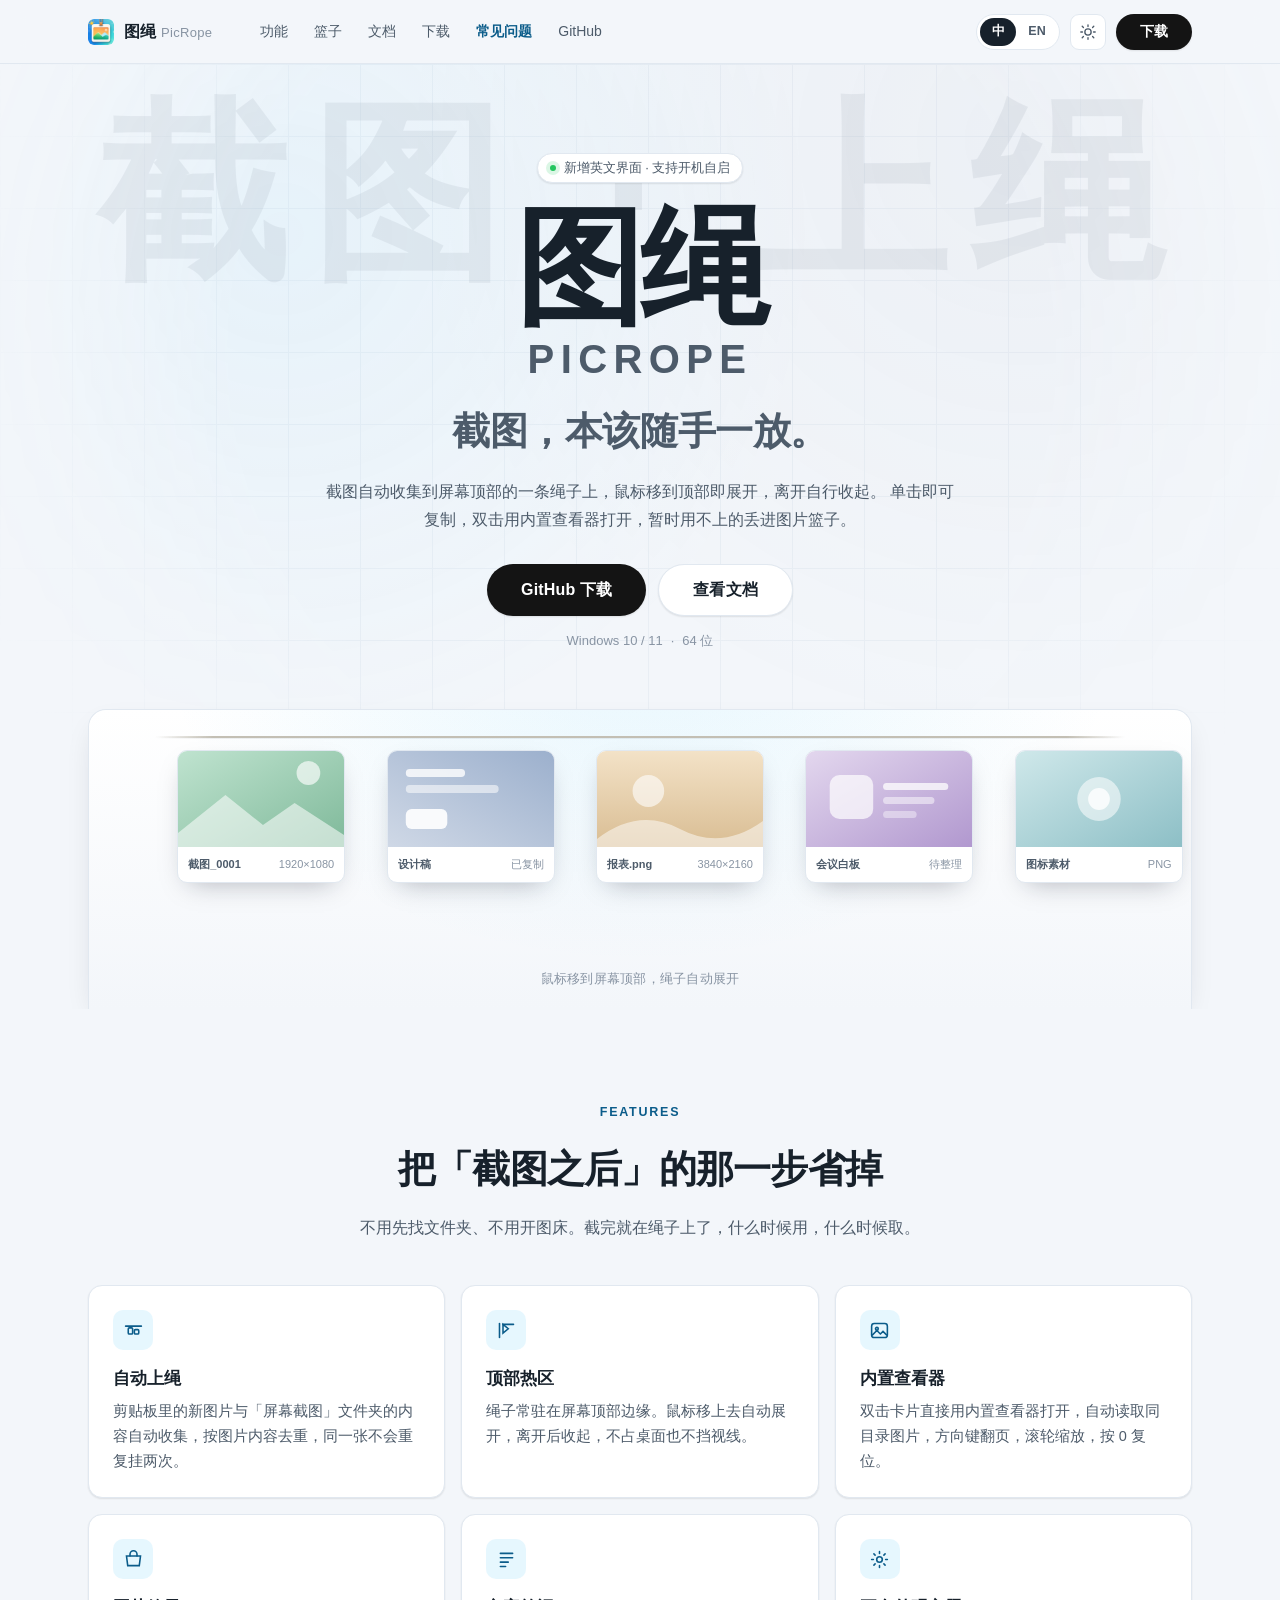
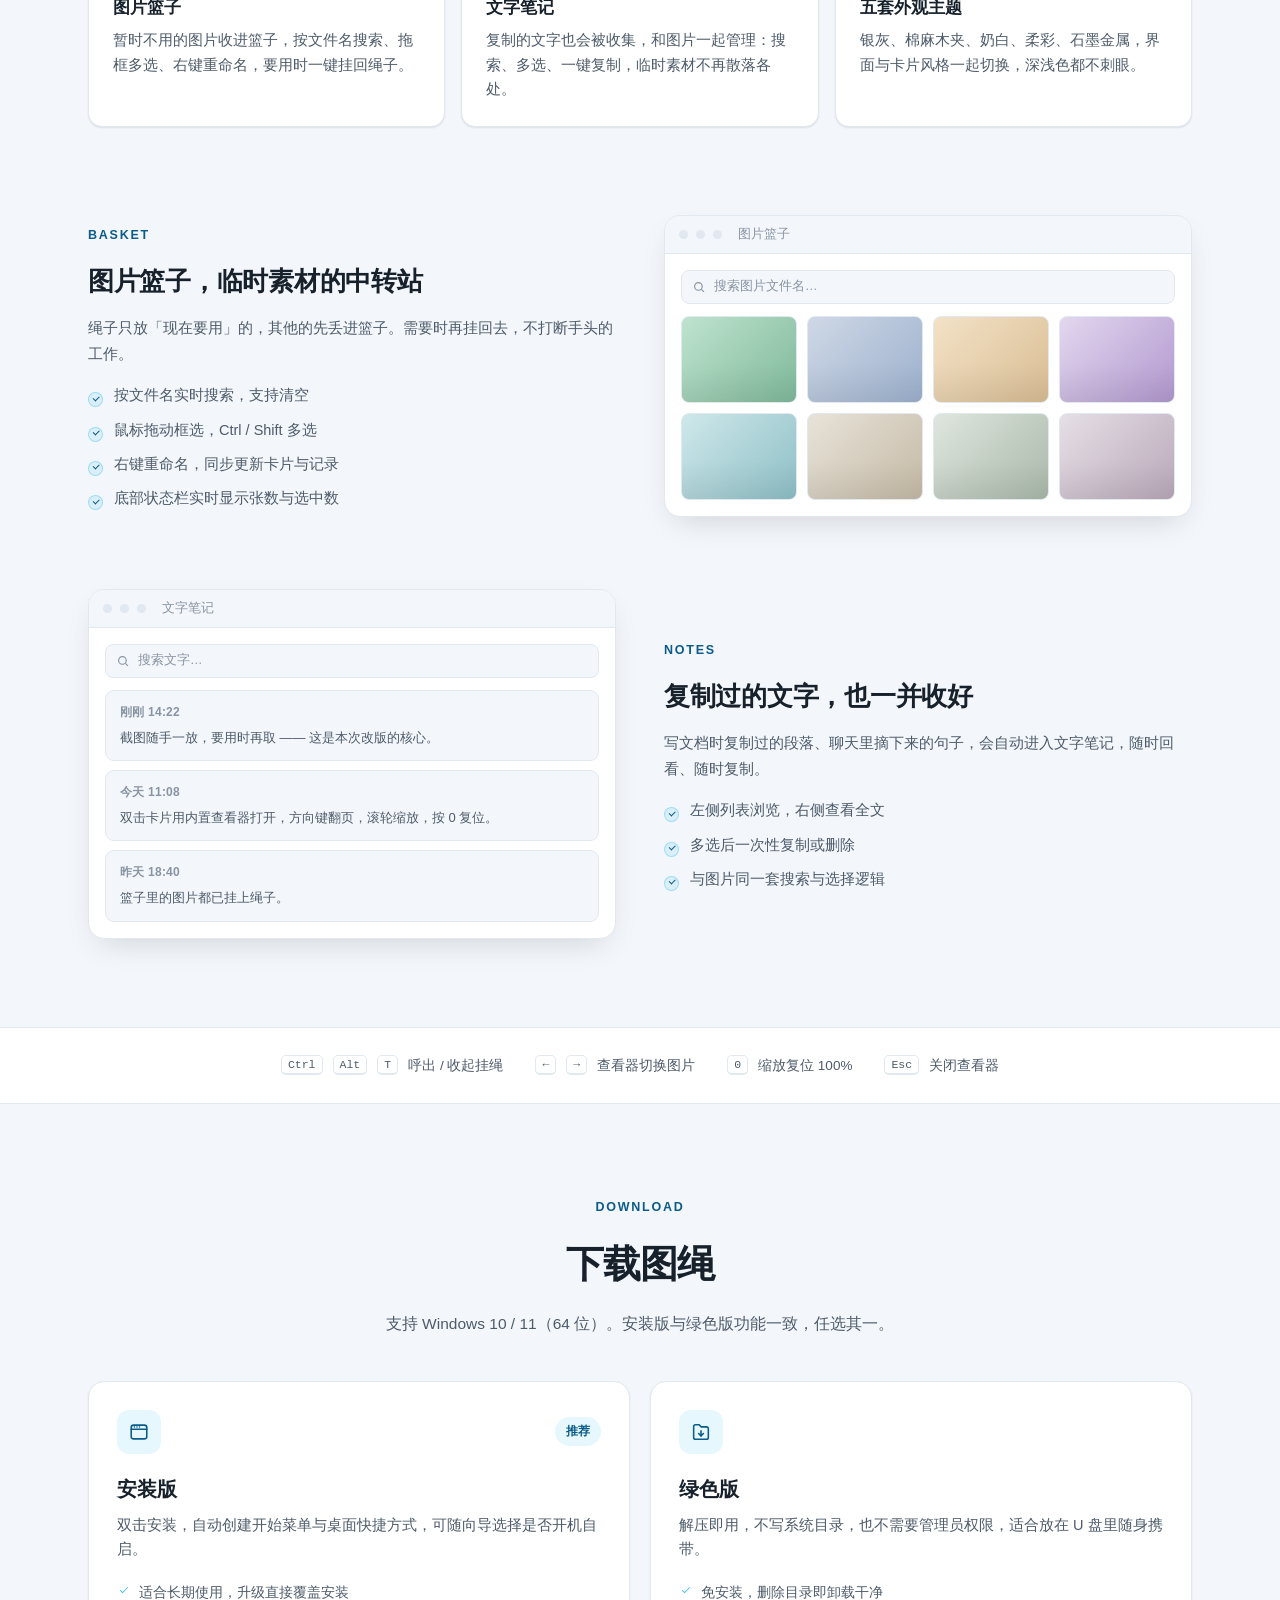
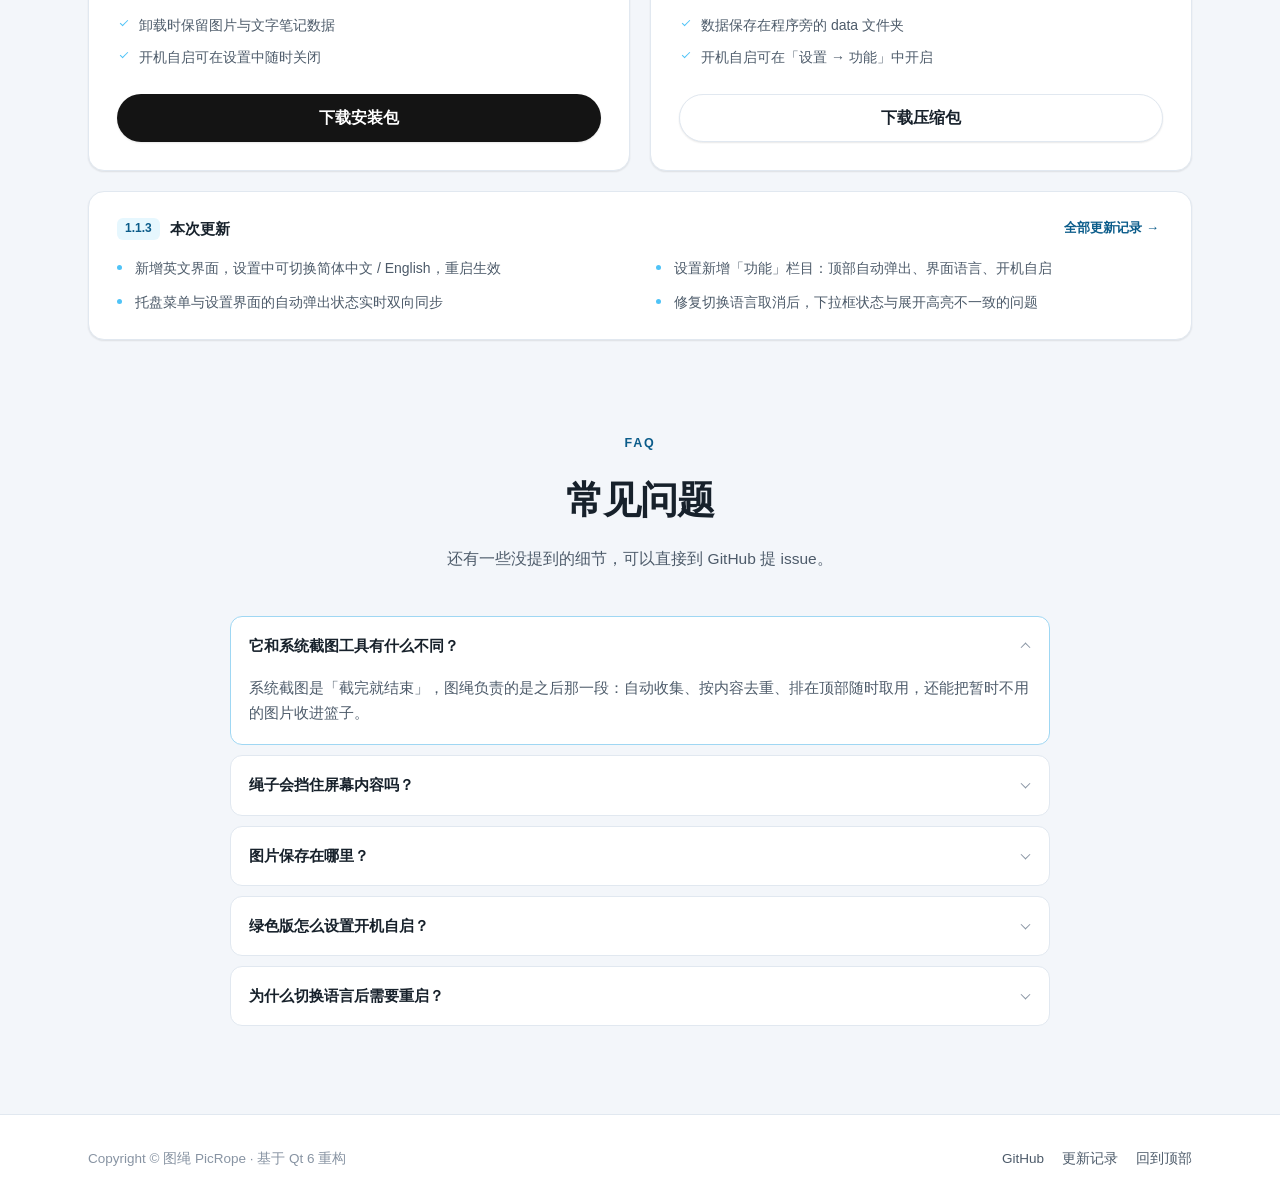
==== docs/index.html @ eb3ba9af "更新了项目网站" ====
<!DOCTYPE html>
<html lang="zh-CN" dir="ltr">
<head>
<meta charset="utf-8">
<meta name="viewport" content="width=device-width,initial-scale=1">
<title>图绳 PicRope · 截图随手一放，要用时再取</title>
<meta name="description" content="图绳 PicRope 是一款 Windows 截图暂存与桌面贴图工具：自动收集截图到屏幕顶部的一条绳子上，鼠标移到顶部即展开，图片篮子、文字笔记、内置查看器一应俱全。">
<meta name="theme-color" content="#f3f6fa">
<link rel="icon" href="./app.ico" type="image/x-icon">
<link rel="apple-touch-icon" href="./app.ico">
<link rel="stylesheet" href="style.css">
</head>
<body>

<!-- ================= 导航 ================= -->
<header class="nav">
  <div class="container">
    <a class="brand" href="#top">
      <img src="./app.ico" alt="图绳 PicRope 图标" width="26" height="26">
      <span>图绳 <small>PicRope</small></span>
    </a>
    <nav class="nav-links">
      <a href="#features" class="active">功能</a>
      <a href="#basket">篮子</a>
      <a href="guide.html">文档</a>
      <a href="#download">下载</a>
      <a href="#faq">常见问题</a>
      <a href="https://github.com/2058763315/qt_PicRope" target="_blank" rel="noreferrer">GitHub</a>
    </nav>
    <div class="nav-right">
      <div class="lang-switch" role="group" aria-label="界面语言">
        <button type="button" data-lang="zh" class="active" aria-pressed="true">中</button>
        <button type="button" data-lang="en" aria-pressed="false">EN</button>
      </div>
      <button class="icon-btn" id="themeBtn" type="button" aria-label="切换外观">
        <svg id="themeIcon" viewBox="0 0 24 24" fill="none" stroke="currentColor" stroke-width="1.8" stroke-linecap="round">
          <circle cx="12" cy="12" r="4.2"/><path d="M12 2.4v2.2M12 19.4v2.2M4.3 4.3l1.6 1.6M18.1 18.1l1.6 1.6M2.4 12h2.2M19.4 12h2.2M4.3 19.7l1.6-1.6M18.1 5.9l1.6-1.6"/>
        </svg>
      </button>
      <a class="btn btn-sm" href="#download">下载</a>
    </div>
  </div>
</header>

<!-- ================= 英雄区 ================= -->
<main id="top">
<div class="hero">
  <div class="hero-watermark" aria-hidden="true">截图 · 上绳</div>
  <div class="container hero-inner">
    <span class="hero-eyebrow"><i></i>新增英文界面 · 支持开机自启</span>
    <h1>图绳<span class="latin">PICROPE</span></h1>
    <p class="tagline">截图，本该随手一放。</p>
    <p class="lede">
      截图自动收集到屏幕顶部的一条绳子上，鼠标移到顶部即展开，离开自行收起。
      单击即可复制，双击用内置查看器打开，暂时用不上的丢进图片篮子。
    </p>
    <div class="hero-actions">
      <a class="btn btn-lg" href="https://github.com/2058763315/qt_PicRope/releases" target="_blank" rel="noreferrer">GitHub 下载</a>
      <a class="btn btn-light btn-lg" href="guide.html">查看文档</a>
    </div>
    <p class="hero-meta">Windows 10 / 11<span>·</span>64 位</p>

    <!-- 绳子演示 -->
    <div class="rope-stage" aria-hidden="true">
      <div class="rope-line"></div>

      <div class="shot">
        <svg class="shot-art" viewBox="0 0 168 96" preserveAspectRatio="none">
          <defs><linearGradient id="g1" x1="0" y1="0" x2="1" y2="1">
            <stop offset="0" stop-color="#bfe3cf"/><stop offset="1" stop-color="#7fb99a"/></linearGradient></defs>
          <rect width="168" height="96" fill="url(#g1)"/>
          <circle cx="132" cy="22" r="12" fill="#fff" opacity=".65"/>
          <path d="M0 82 L48 44 L86 74 L118 52 L168 84 V96 H0 Z" fill="#fff" opacity=".55"/>
        </svg>
        <div class="shot-cap"><b>截图_0001</b><span>1920×1080</span></div>
      </div>

      <div class="shot">
        <svg class="shot-art" viewBox="0 0 168 96" preserveAspectRatio="none">
          <defs><linearGradient id="g2" x1="0" y1="1" x2="1" y2="0">
            <stop offset="0" stop-color="#cfd8e6"/><stop offset="1" stop-color="#9cb0cd"/></linearGradient></defs>
          <rect width="168" height="96" fill="url(#g2)"/>
          <rect x="18" y="18" width="60" height="8" rx="4" fill="#fff" opacity=".8"/>
          <rect x="18" y="34" width="94" height="8" rx="4" fill="#fff" opacity=".55"/>
          <rect x="18" y="58" width="42" height="20" rx="6" fill="#fff" opacity=".9"/>
        </svg>
        <div class="shot-cap"><b>设计稿</b><span>已复制</span></div>
      </div>

      <div class="shot">
        <svg class="shot-art" viewBox="0 0 168 96" preserveAspectRatio="none">
          <defs><linearGradient id="g3" x1="0" y1="0" x2="0" y2="1">
            <stop offset="0" stop-color="#f3e2c7"/><stop offset="1" stop-color="#d9bd93"/></linearGradient></defs>
          <rect width="168" height="96" fill="url(#g3)"/>
          <circle cx="52" cy="40" r="16" fill="#fff" opacity=".6"/>
          <path d="M0 88 Q42 56 84 78 T168 70 V96 H0 Z" fill="#fff" opacity=".5"/>
        </svg>
        <div class="shot-cap"><b>报表.png</b><span>3840×2160</span></div>
      </div>

      <div class="shot">
        <svg class="shot-art" viewBox="0 0 168 96" preserveAspectRatio="none">
          <defs><linearGradient id="g4" x1="0" y1="0" x2="1" y2="1">
            <stop offset="0" stop-color="#e3d7ee"/><stop offset="1" stop-color="#b198cf"/></linearGradient></defs>
          <rect width="168" height="96" fill="url(#g4)"/>
          <rect x="24" y="24" width="44" height="44" rx="10" fill="#fff" opacity=".7"/>
          <rect x="78" y="32" width="66" height="7" rx="3.5" fill="#fff" opacity=".75"/>
          <rect x="78" y="46" width="52" height="7" rx="3.5" fill="#fff" opacity=".5"/>
          <rect x="78" y="60" width="34" height="7" rx="3.5" fill="#fff" opacity=".4"/>
        </svg>
        <div class="shot-cap"><b>会议白板</b><span>待整理</span></div>
      </div>

      <div class="shot">
        <svg class="shot-art" viewBox="0 0 168 96" preserveAspectRatio="none">
          <defs><linearGradient id="g5" x1="0" y1="0" x2="1" y2="1">
            <stop offset="0" stop-color="#cfe8ea"/><stop offset="1" stop-color="#8dbfc6"/></linearGradient></defs>
          <rect width="168" height="96" fill="url(#g5)"/>
          <circle cx="84" cy="48" r="22" fill="#fff" opacity=".55"/>
          <circle cx="84" cy="48" r="11" fill="#fff" opacity=".8"/>
        </svg>
        <div class="shot-cap"><b>图标素材</b><span>PNG</span></div>
      </div>
    </div>
  </div>
</div>

<!-- ================= 功能 ================= -->
<section id="features">
  <div class="container">
    <div class="section-head reveal">
      <span class="eyebrow">Features</span>
      <h2>把「截图之后」的那一步省掉</h2>
      <p>不用先找文件夹、不用开图床。截完就在绳子上了，什么时候用，什么时候取。</p>
    </div>

    <div class="grid">
      <article class="card reveal">
        <div class="icon"><svg viewBox="0 0 24 24" fill="none" stroke="currentColor" stroke-width="1.8" stroke-linecap="round"><path d="M3 7h18"/><rect x="6" y="9" width="5" height="7" rx="1.2"/><rect x="13" y="11" width="5" height="5" rx="1.2"/></svg></div>
        <h3>自动上绳</h3>
        <p>剪贴板里的新图片与「屏幕截图」文件夹的内容自动收集，按图片内容去重，同一张不会重复挂两次。</p>
      </article>

      <article class="card reveal">
        <div class="icon"><svg viewBox="0 0 24 24" fill="none" stroke="currentColor" stroke-width="1.8" stroke-linecap="round"><path d="M4 4v16"/><path d="M8 5h12"/><path d="M8 5l6 5-6 5z"/></svg></div>
        <h3>顶部热区</h3>
        <p>绳子常驻在屏幕顶部边缘。鼠标移上去自动展开，离开后收起，不占桌面也不挡视线。</p>
      </article>

      <article class="card reveal">
        <div class="icon"><svg viewBox="0 0 24 24" fill="none" stroke="currentColor" stroke-width="1.8" stroke-linecap="round"><rect x="3" y="4" width="18" height="16" rx="3"/><circle cx="9" cy="10" r="1.6"/><path d="M4 17l5-5 4 4 3-3 4 4"/></svg></div>
        <h3>内置查看器</h3>
        <p>双击卡片直接用内置查看器打开，自动读取同目录图片，方向键翻页，滚轮缩放，按 0 复位。</p>
      </article>

      <article class="card reveal">
        <div class="icon"><svg viewBox="0 0 24 24" fill="none" stroke="currentColor" stroke-width="1.8" stroke-linecap="round"><path d="M4 8h16l-1.4 11H5.4L4 8z"/><path d="M8 8V6a4 4 0 018 0v2"/></svg></div>
        <h3>图片篮子</h3>
        <p>暂时不用的图片收进篮子，按文件名搜索、拖框多选、右键重命名，要用时一键挂回绳子。</p>
      </article>

      <article class="card reveal">
        <div class="icon"><svg viewBox="0 0 24 24" fill="none" stroke="currentColor" stroke-width="1.8" stroke-linecap="round"><path d="M5 5h14M5 10h14M5 15h9M5 20h6"/></svg></div>
        <h3>文字笔记</h3>
        <p>复制的文字也会被收集，和图片一起管理：搜索、多选、一键复制，临时素材不再散落各处。</p>
      </article>

      <article class="card reveal">
        <div class="icon"><svg viewBox="0 0 24 24" fill="none" stroke="currentColor" stroke-width="1.8" stroke-linecap="round"><circle cx="12" cy="12" r="3.2"/><path d="M12 3v2M12 19v2M3 12h2M19 12h2M5.6 5.6l1.4 1.4M17 17l1.4 1.4M18.4 5.6L17 7M7 17l-1.4 1.4"/></svg></div>
        <h3>五套外观主题</h3>
        <p>银灰、棉麻木夹、奶白、柔彩、石墨金属，界面与卡片风格一起切换，深浅色都不刺眼。</p>
      </article>
    </div>
  </div>
</section>

<!-- ================= 篮子展示 ================= -->
<section id="basket" style="padding-top:0">
  <div class="container">

    <div class="showcase reveal">
      <div class="copy">
        <span class="eyebrow">Basket</span>
        <h3>图片篮子，临时素材的中转站</h3>
        <p>绳子只放「现在要用」的，其他的先丢进篮子。需要时再挂回去，不打断手头的工作。</p>
        <ul class="tick">
          <li>按文件名实时搜索，支持清空</li>
          <li>鼠标拖动框选，Ctrl / Shift 多选</li>
          <li>右键重命名，同步更新卡片与记录</li>
          <li>底部状态栏实时显示张数与选中数</li>
        </ul>
      </div>
      <div class="panel">
        <div class="panel-bar"><span class="dot"></span><span class="dot"></span><span class="dot"></span><span style="margin-left:8px">图片篮子</span></div>
        <div class="panel-body">
          <div class="search-row">
            <svg viewBox="0 0 24 24" fill="none" stroke="currentColor" stroke-width="2"><circle cx="11" cy="11" r="6.5"/><path d="M16 16l4.5 4.5"/></svg>
            搜索图片文件名…
          </div>
          <div class="thumb-grid">
            <div class="thumb" style="background:linear-gradient(135deg,#bfe3cf,#7fb99a)"></div>
            <div class="thumb" style="background:linear-gradient(135deg,#cfd8e6,#9cb0cd)"></div>
            <div class="thumb" style="background:linear-gradient(135deg,#f3e2c7,#d9bd93)"></div>
            <div class="thumb" style="background:linear-gradient(135deg,#e3d7ee,#b198cf)"></div>
            <div class="thumb" style="background:linear-gradient(135deg,#cfe8ea,#8dbfc6)"></div>
            <div class="thumb" style="background:linear-gradient(135deg,#e8e3d9,#c4b9a5)"></div>
            <div class="thumb" style="background:linear-gradient(135deg,#dfe6df,#a9b8a9)"></div>
            <div class="thumb" style="background:linear-gradient(135deg,#e6dfe6,#b9a8b9)"></div>
          </div>
        </div>
      </div>
    </div>

    <div class="showcase rev reveal">
      <div class="copy">
        <span class="eyebrow">Notes</span>
        <h3>复制过的文字，也一并收好</h3>
        <p>写文档时复制过的段落、聊天里摘下来的句子，会自动进入文字笔记，随时回看、随时复制。</p>
        <ul class="tick">
          <li>左侧列表浏览，右侧查看全文</li>
          <li>多选后一次性复制或删除</li>
          <li>与图片同一套搜索与选择逻辑</li>
        </ul>
      </div>
      <div class="panel">
        <div class="panel-bar"><span class="dot"></span><span class="dot"></span><span class="dot"></span><span style="margin-left:8px">文字笔记</span></div>
        <div class="panel-body">
          <div class="search-row">
            <svg viewBox="0 0 24 24" fill="none" stroke="currentColor" stroke-width="2"><circle cx="11" cy="11" r="6.5"/><path d="M16 16l4.5 4.5"/></svg>
            搜索文字…
          </div>
          <div class="note"><b>刚刚 14:22</b>截图随手一放，要用时再取 —— 这是本次改版的核心。</div>
          <div class="note"><b>今天 11:08</b>双击卡片用内置查看器打开，方向键翻页，滚轮缩放，按 0 复位。</div>
          <div class="note"><b>昨天 18:40</b>篮子里的图片都已挂上绳子。</div>
        </div>
      </div>
    </div>

  </div>
</section>

<!-- ================= 快捷键 ================= -->
<div class="strip">
  <div class="container">
    <div class="item"><span class="kbd">Ctrl</span><span class="kbd">Alt</span><span class="kbd">T</span><span>呼出 / 收起挂绳</span></div>
    <div class="item"><span class="kbd">←</span><span class="kbd">→</span><span>查看器切换图片</span></div>
    <div class="item"><span class="kbd">0</span><span>缩放复位 100%</span></div>
    <div class="item"><span class="kbd">Esc</span><span>关闭查看器</span></div>
  </div>
</div>

<!-- ================= 下载 ================= -->
<section id="download">
  <div class="container">
    <div class="section-head reveal">
      <span class="eyebrow">Download</span>
      <h2>下载图绳</h2>
      <p>支持 Windows 10 / 11（64 位）。安装版与绿色版功能一致，任选其一。</p>
    </div>

    <div class="dl-grid reveal">
      <article class="dl-card">
        <div class="dl-head">
          <span class="dl-glyph" aria-hidden="true">
            <svg viewBox="0 0 24 24" fill="none" stroke="currentColor" stroke-width="1.7" stroke-linecap="round" stroke-linejoin="round">
              <rect x="3.5" y="4.5" width="17" height="15" rx="2.6"/><path d="M3.5 9h17M7 6.6h.01M9.8 6.6h.01M12.6 6.6h.01"/>
            </svg>
          </span>
          <span class="dl-tag">推荐</span>
        </div>
        <h3>安装版</h3>
        <p class="dl-desc">双击安装，自动创建开始菜单与桌面快捷方式，可随向导选择是否开机自启。</p>
        <ul class="dl-list">
          <li>适合长期使用，升级直接覆盖安装</li>
          <li>卸载时保留图片与文字笔记数据</li>
          <li>开机自启可在设置中随时关闭</li>
        </ul>
        <a class="btn dl-btn" href="https://github.com/2058763315/qt_PicRope/releases/latest" data-asset="setup">下载安装包</a>
      </article>

      <article class="dl-card">
        <div class="dl-head">
          <span class="dl-glyph" aria-hidden="true">
            <svg viewBox="0 0 24 24" fill="none" stroke="currentColor" stroke-width="1.7" stroke-linecap="round" stroke-linejoin="round">
              <path d="M4 7.5V6a2 2 0 012-2h4l2 2.4h6a2 2 0 012 2V18a2 2 0 01-2 2H6a2 2 0 01-2-2z"/><path d="M12 10.6v6M9.4 13.6L12 16.2l2.6-2.6"/>
            </svg>
          </span>
        </div>
        <h3>绿色版</h3>
        <p class="dl-desc">解压即用，不写系统目录，也不需要管理员权限，适合放在 U 盘里随身携带。</p>
        <ul class="dl-list">
          <li>免安装，删除目录即卸载干净</li>
          <li>数据保存在程序旁的 data 文件夹</li>
          <li>开机自启可在「设置 → 功能」中开启</li>
        </ul>
        <a class="btn btn-light dl-btn" href="https://github.com/2058763315/qt_PicRope/releases/latest" data-asset="zip">下载压缩包</a>
      </article>
    </div>

    <div class="dl-log reveal">
      <div class="dl-log-head">
        <span class="ver">1.1.3</span>
        <h4>本次更新</h4>
        <a class="link-btn log-more" href="https://github.com/2058763315/qt_PicRope/releases" target="_blank" rel="noreferrer">全部更新记录 →</a>
      </div>
      <ul>
        <li>新增英文界面，设置中可切换简体中文 / English，重启生效</li>
        <li>设置新增「功能」栏目：顶部自动弹出、界面语言、开机自启</li>
        <li>托盘菜单与设置界面的自动弹出状态实时双向同步</li>
        <li>修复切换语言取消后，下拉框状态与展开高亮不一致的问题</li>
      </ul>
    </div>
  </div>
</section>

<!-- ================= FAQ ================= -->
<section id="faq" style="padding-top:0">
  <div class="container">
    <div class="section-head reveal">
      <span class="eyebrow">FAQ</span>
      <h2>常见问题</h2>
      <p>还有一些没提到的细节，可以直接到 GitHub 提 issue。</p>
    </div>

    <div class="faq reveal">
      <details open>
        <summary>它和系统截图工具有什么不同？</summary>
        <p>系统截图是「截完就结束」，图绳负责的是之后那一段：自动收集、按内容去重、排在顶部随时取用，还能把暂时不用的图片收进篮子。</p>
      </details>
      <details>
        <summary>绳子会挡住屏幕内容吗？</summary>
        <p>不会。绳子贴在屏幕顶部边缘，平时隐藏，鼠标移到顶部才展开，离开就收起。也可以在托盘菜单里临时关掉自动弹出。</p>
      </details>
      <details>
        <summary>图片保存在哪里？</summary>
        <p>保存在程序目录下的 data 文件夹中，升级与卸载都会保留。取下图片时可选择保留原文件。</p>
      </details>
      <details>
        <summary>绿色版怎么设置开机自启？</summary>
        <p>打开「设置 → 功能」，勾选「开机时自动启动图绳」即可。它与安装包写入的是同一个注册表项，因此安装版在向导里勾选的自启，也能在这里关闭。</p>
      </details>
      <details>
        <summary>为什么切换语言后需要重启？</summary>
        <p>当前版本采用重启生效的方式加载翻译文件，切换时会询问是否立即重启，选「否」则保持原语言不变。</p>
      </details>
    </div>
  </div>
</section>
</main>

<!-- ================= 页脚 ================= -->
<footer>
  <div class="container">
    <div class="left">Copyright © 图绳 PicRope · 基于 Qt 6 重构</div>
    <div class="links">
      <a href="https://github.com/2058763315/qt_PicRope" target="_blank" rel="noreferrer">GitHub</a>
      <a href="https://github.com/2058763315/qt_PicRope/releases" target="_blank" rel="noreferrer">更新记录</a>
      <a href="#top">回到顶部</a>
    </div>
  </div>
</footer>

<script src="site.js"></script>
<script src="i18n.js"></script>
</body>
</html>
---- docs/style.css ----
/* =====================================================================
   图绳 PicRope 官网样式
   配色取自软件图标（天蓝 + 暖沙），排版参考 folia 站点
   ===================================================================== */

/* ============ 设计变量 ============ */
:root{
  --c-bg:#f3f6fa;
  --c-bg-alt:#dde5ee;
  --c-surface:#ffffff;
  --c-border:#e1e8f0;
  --c-text-1:#17212b;
  --c-text-2:#4d5b6a;
  --c-text-3:#8894a3;
  --c-brand-1:#0e6fa6;
  --c-brand-2:#0b5c8a;
  --c-brand-3:#4fc3f7;
  --c-brand-soft:rgba(79,195,247,.14);
  --c-accent:#e0913a;
  --c-code-bg:#eef2f8;
  --c-btn-bg:#141414;
  --c-btn-bg-hover:#000000;
  --c-btn-fg:#ffffff;
  --shadow-1:0 1px 2px rgba(0,0,0,.04),0 1px 2px rgba(0,0,0,.06);
  --shadow-2:0 12px 32px -12px rgba(16,24,40,.18);
  --radius:14px;
  --nav-h:64px;
  --font:"Avenir Next","Segoe UI","PingFang SC","Hiragino Sans GB","Microsoft YaHei",sans-serif;
  --font-mono:"SFMono-Regular",Consolas,"Liberation Mono",Menlo,monospace;
}
html.dark{
  --c-bg:#07090b;
  --c-bg-alt:#0e1114;
  --c-surface:#10151a;
  --c-border:#232c35;
  --c-text-1:#f2f6fa;
  --c-text-2:#aebbc8;
  --c-text-3:#76838f;
  --c-brand-1:#ffffff;
  --c-brand-2:#e3eaf1;
  --c-brand-3:#4fc3f7;
  --c-brand-soft:rgba(79,195,247,.16);
  --c-accent:#e0a45c;
  --c-code-bg:#151b21;
  --c-btn-bg:#f5f7fb;
  --c-btn-bg-hover:#ffffff;
  --c-btn-fg:#0b0b0d;
  --shadow-1:0 1px 2px rgba(0,0,0,.4);
  --shadow-2:0 16px 40px -16px rgba(0,0,0,.8);
}

/* ============ 基础 ============ */
*,*::before,*::after{box-sizing:border-box}
html{scroll-behavior:smooth}
body{
  margin:0;background:var(--c-bg);color:var(--c-text-1);font-family:var(--font);
  font-size:16px;line-height:1.75;-webkit-font-smoothing:antialiased;
  transition:background-color .25s ease,color .25s ease;
}
a{color:inherit;text-decoration:none}
img{max-width:100%}
.container{width:100%;max-width:1152px;margin:0 auto;padding:0 24px}

/* ============ 顶部导航 ============ */
.nav{
  position:sticky;top:0;z-index:50;height:var(--nav-h);
  background:color-mix(in srgb,var(--c-bg) 88%,transparent);
  backdrop-filter:saturate(180%) blur(12px);
  border-bottom:1px solid var(--c-border);
}
.nav .container{height:100%;display:flex;align-items:center;gap:8px}
.brand{display:flex;align-items:center;gap:10px;font-weight:600;font-size:16px;letter-spacing:.2px;flex:0 0 auto}
.brand svg,.brand img{width:26px;height:26px;flex:0 0 auto;display:block;border-radius:6px}
.brand small{color:var(--c-text-3);font-weight:500;font-size:13px;letter-spacing:.3px}
.nav-links{display:flex;align-items:center;gap:2px;margin-left:28px}
.nav-links a{
  padding:6px 12px;border-radius:8px;font-size:14px;color:var(--c-text-2);
  transition:color .2s,background-color .2s;
}
.nav-links a:hover{color:var(--c-text-1);background:var(--c-brand-soft)}
.nav-links a.active{color:var(--c-brand-2);font-weight:600}
html.dark .nav-links a.active{color:var(--c-brand-3)}
.nav-right{margin-left:auto;display:flex;align-items:center;gap:10px}
.icon-btn{
  width:36px;height:36px;display:grid;place-items:center;border-radius:9px;
  border:1px solid var(--c-border);background:var(--c-surface);color:var(--c-text-2);
  cursor:pointer;transition:all .2s;
}
.icon-btn:hover{color:var(--c-brand-1);border-color:var(--c-brand-3);transform:translateY(-1px)}
.icon-btn svg{width:18px;height:18px}
.lang-switch{
  display:flex;align-items:center;gap:2px;height:36px;padding:3px;
  border-radius:999px;border:1px solid var(--c-border);background:var(--c-surface);
}
.lang-switch button{
  height:28px;min-width:36px;padding:0 10px;border:0;border-radius:999px;
  background:transparent;font:inherit;font-size:12.5px;font-weight:700;
  color:var(--c-text-2);cursor:pointer;transition:background .2s,color .2s;
}
.lang-switch button:hover{color:var(--c-text-1)}
.lang-switch button.active{background:var(--c-text-1);color:var(--c-surface)}
html[lang="en"] .latin,
html[lang="en"] .hero h1 .latin{display:none}
html[lang="en"] .brand small{display:none}

/* ============ 按钮：黑色胶囊 + 文字链接 ============ */
.btn{
  display:inline-flex;align-items:center;justify-content:center;gap:8px;
  height:48px;padding:0 30px;border:0;border-radius:999px;
  background:var(--c-btn-bg);color:var(--c-btn-fg);
  font-family:inherit;font-size:15.5px;font-weight:700;letter-spacing:.01em;
  cursor:pointer;white-space:nowrap;box-shadow:var(--shadow-1);
  transition:transform .18s ease,box-shadow .18s ease,background-color .18s;
}
.btn:hover{transform:translateY(-1px);background:var(--c-btn-bg-hover);box-shadow:0 12px 26px -12px rgba(0,0,0,.5)}
.btn:active{transform:translateY(0)}
.btn svg{width:16px;height:16px}
.btn-sm{height:36px;padding:0 24px;font-size:13.5px}
.btn-lg{height:52px;padding:0 34px;font-size:16px}

/* 白底胶囊：次级动作 */
.btn-light{
  background:var(--c-surface);color:var(--c-text-1);
  border:1px solid var(--c-border);box-shadow:var(--shadow-1);
}
.btn-light:hover{
  background:var(--c-surface);color:var(--c-brand-2);
  border-color:var(--c-brand-3);box-shadow:var(--shadow-2);
}
html.dark .btn-light:hover{color:var(--c-brand-3)}

/* 次级动作：纯文字，无边框 */
.link-btn{
  display:inline-flex;align-items:center;gap:6px;height:44px;padding:0 4px;
  font-size:15.5px;font-weight:700;color:var(--c-text-1);
  transition:opacity .2s;
}
.link-btn:hover{opacity:.55}

/* ============ 英雄区：大字排版 + 背景水印字 ============ */
.hero{position:relative;overflow:hidden;padding:88px 0 0;text-align:center}
.hero::before{
  content:"";position:absolute;inset:0;z-index:0;pointer-events:none;
  background-image:
    radial-gradient(circle at 22% 18%,var(--c-brand-soft),transparent 42%),
    radial-gradient(circle at 80% 8%,rgba(120,140,170,.10),transparent 46%),
    linear-gradient(var(--c-border) 1px,transparent 1px),
    linear-gradient(90deg,var(--c-border) 1px,transparent 1px);
  background-size:auto,auto,72px 72px,72px 72px;
  opacity:.55;
  mask-image:radial-gradient(ellipse at 50% 30%,#000 45%,transparent 78%);
}
.hero-watermark{
  position:absolute;z-index:0;top:34px;left:50%;transform:translateX(-50%);
  font-size:clamp(72px,15vw,220px);font-weight:800;letter-spacing:.12em;
  color:var(--c-text-3);opacity:.13;white-space:nowrap;pointer-events:none;
  user-select:none;line-height:1;
}
.hero-inner{position:relative;z-index:1}
.hero-eyebrow{
  display:inline-flex;align-items:center;gap:8px;height:30px;padding:0 12px;
  border-radius:999px;border:1px solid var(--c-border);background:var(--c-surface);
  font-size:13px;color:var(--c-text-2);box-shadow:var(--shadow-1);
}
.hero-eyebrow i{width:6px;height:6px;border-radius:50%;background:#22c55e;box-shadow:0 0 0 4px rgba(34,197,94,.16)}
.hero h1{
  margin:22px 0 0;font-size:clamp(56px,10vw,132px);line-height:.98;
  font-weight:800;letter-spacing:-.02em;
}
.hero h1 .latin{display:block;font-size:clamp(22px,3.4vw,40px);font-weight:700;letter-spacing:.16em;color:var(--c-text-2);margin-top:10px}
.hero .tagline{
  margin:18px 0 0;font-size:clamp(22px,3.2vw,38px);font-weight:600;
  color:var(--c-text-2);letter-spacing:-.01em;
}
.hero .lede{
  max-width:640px;margin:14px auto 0;color:var(--c-text-2);font-size:16px;
}
.hero-actions{display:flex;justify-content:center;gap:12px;margin-top:30px;flex-wrap:wrap}
.hero-meta{margin-top:14px;font-size:13px;color:var(--c-text-3)}
.hero-meta span{margin:0 8px}
.kbd{
  display:inline-flex;align-items:center;height:20px;padding:0 6px;border-radius:5px;
  border:1px solid var(--c-border);border-bottom-width:2px;background:var(--c-surface);
  font-family:var(--font-mono);font-size:11.5px;color:var(--c-text-2);
}

/* ============ 绳子演示（纯 CSS 绘制） ============ */
.rope-stage{
  position:relative;height:300px;margin-top:56px;border-radius:18px 18px 0 0;
  border:1px solid var(--c-border);border-bottom:none;
  background:
    radial-gradient(ellipse at 50% -30%,rgba(79,195,247,.14),transparent 62%),
    linear-gradient(180deg,var(--c-surface),var(--c-bg));
  box-shadow:var(--shadow-2);overflow:hidden;
}
.rope-stage::after{
  content:"鼠标移到屏幕顶部，绳子自动展开";
  position:absolute;left:50%;bottom:18px;transform:translateX(-50%);
  font-size:12.5px;color:var(--c-text-3);letter-spacing:.02em;
}
html[lang="en"] .rope-stage::after{content:"Move the cursor to the top edge to unfold the rope"}
.rope-line{
  position:absolute;left:6%;right:6%;top:26px;height:2px;border-radius:2px;
  background:linear-gradient(90deg,transparent,currentColor 6%,currentColor 94%,transparent);
  color:#c3bfb4;
  filter:drop-shadow(0 1px 0 rgba(0,0,0,.06));
}
html.dark .rope-line{color:#3a3a3e}
.shot{
  position:absolute;top:40px;width:168px;border-radius:10px;overflow:hidden;
  background:var(--c-surface);border:1px solid var(--c-border);
  box-shadow:0 10px 26px -12px rgba(16,24,40,.35);
  transform-origin:50% 0;transition:transform .35s cubic-bezier(.2,.8,.2,1),box-shadow .35s;
}
.shot:hover{transform:translateY(6px) rotate(var(--rot,0deg)) scale(1.04);box-shadow:0 18px 34px -14px rgba(16,24,40,.4);z-index:3}
.shot::before{
  content:"";position:absolute;top:-14px;left:50%;width:1.5px;height:14px;
  background:#c3bfb4;transform:translateX(-50%);
}
html.dark .shot::before{background:#3a3a3e}
.shot::after{
  content:"";position:absolute;top:-19px;left:50%;width:9px;height:9px;border-radius:50%;
  background:#c3bfb4;transform:translateX(-50%);
}
html.dark .shot::after{background:#3a3a3e}
.shot-art{height:96px;display:block;width:100%}
.shot-cap{display:flex;align-items:center;justify-content:space-between;padding:8px 10px;font-size:11px;color:var(--c-text-3)}
.shot-cap b{font-weight:600;color:var(--c-text-2)}
.shot:nth-child(2){left:8%;--rot:-2.4deg}
.shot:nth-child(3){left:27%;--rot:1.6deg}
.shot:nth-child(4){left:46%;--rot:-1.2deg}
.shot:nth-child(5){left:65%;--rot:2.2deg}
.shot:nth-child(6){left:84%;--rot:-1.8deg}
@media (max-width:1080px){.shot:nth-child(6){display:none}}
@media (max-width:900px){.shot:nth-child(5){display:none}.shot{width:150px}}
@media (max-width:720px){.rope-stage{height:250px}.shot:nth-child(3),.shot:nth-child(4){display:none}.shot:nth-child(2){left:16%}.shot{width:136px}}

/* ============ 通用区块 ============ */
section{padding:88px 0;scroll-margin-top:var(--nav-h)}
.section-head{max-width:720px;margin:0 auto 44px;text-align:center}
.section-head h2{
  margin:0;font-size:clamp(26px,4vw,38px);font-weight:800;letter-spacing:-.02em;
}
.section-head p{margin:12px 0 0;color:var(--c-text-2);font-size:15.5px}
.eyebrow{
  display:inline-block;margin-bottom:12px;font-size:12.5px;font-weight:700;
  letter-spacing:.14em;text-transform:uppercase;color:var(--c-brand-2);
}
html.dark .eyebrow{color:var(--c-brand-3)}

/* ============ 功能卡片 ============ */
.grid{display:grid;grid-template-columns:repeat(3,1fr);gap:16px}
.card{
  position:relative;padding:24px;border-radius:var(--radius);
  background:var(--c-surface);border:1px solid var(--c-border);
  box-shadow:var(--shadow-1);transition:transform .25s ease,border-color .25s,box-shadow .25s;
}
.card:hover{transform:translateY(-3px);border-color:color-mix(in srgb,var(--c-brand-3) 45%,var(--c-border));box-shadow:var(--shadow-2)}
.card .icon{
  width:40px;height:40px;border-radius:10px;display:grid;place-items:center;
  background:var(--c-brand-soft);color:var(--c-brand-2);margin-bottom:14px;
}
html.dark .card .icon{color:var(--c-brand-3)}
.card .icon svg{width:21px;height:21px}
.card h3{margin:0 0 6px;font-size:16.5px;font-weight:700}
.card p{margin:0;font-size:14.5px;color:var(--c-text-2);line-height:1.7}
@media (max-width:900px){.grid{grid-template-columns:repeat(2,1fr)}}
@media (max-width:620px){.grid{grid-template-columns:1fr}}

/* ============ 双栏展示 ============ */
.showcase{display:grid;grid-template-columns:1fr 1fr;gap:48px;align-items:center}
.showcase + .showcase{margin-top:72px}
.showcase.rev .copy{order:2}
.showcase h3{margin:0 0 10px;font-size:26px;font-weight:800;letter-spacing:-.01em}
.showcase p{margin:0 0 16px;color:var(--c-text-2);font-size:15px}
.tick{list-style:none;padding:0;margin:0;display:grid;gap:9px}
.tick li{position:relative;padding-left:26px;font-size:14.5px;color:var(--c-text-2)}
.tick li::before{
  content:"";position:absolute;left:0;top:9px;width:15px;height:15px;border-radius:50%;
  background:var(--c-brand-soft);
  box-shadow:inset 0 0 0 1px rgba(79,195,247,.45);
}
.tick li::after{
  content:"";position:absolute;left:4.5px;top:12.5px;width:6px;height:3.5px;
  border-left:1.6px solid var(--c-brand-2);border-bottom:1.6px solid var(--c-brand-2);
  transform:rotate(-45deg);
}
html.dark .tick li::after{border-color:var(--c-brand-3)}
.panel{
  border-radius:16px;border:1px solid var(--c-border);background:var(--c-surface);
  box-shadow:var(--shadow-2);overflow:hidden;
}
.panel-bar{
  display:flex;align-items:center;gap:8px;height:38px;padding:0 14px;
  border-bottom:1px solid var(--c-border);background:var(--c-bg);
  font-size:12.5px;color:var(--c-text-3);
}
.dot{width:9px;height:9px;border-radius:50%;background:var(--c-border)}
.panel-body{padding:16px}
.thumb-grid{display:grid;grid-template-columns:repeat(4,1fr);gap:10px}
.thumb{aspect-ratio:4/3;border-radius:8px;border:1px solid var(--c-border);overflow:hidden;position:relative}
.thumb::after{content:"";position:absolute;inset:0;background:linear-gradient(transparent 55%,rgba(0,0,0,.06))}
.search-row{
  display:flex;align-items:center;gap:8px;height:34px;padding:0 10px;margin-bottom:12px;
  border-radius:8px;border:1px solid var(--c-border);background:var(--c-bg);
  font-size:12.5px;color:var(--c-text-3);
}
.search-row svg{width:14px;height:14px}
.note{
  padding:12px 14px;border-radius:9px;border:1px solid var(--c-border);
  background:var(--c-bg);font-size:13px;color:var(--c-text-2);line-height:1.65;
}
.note + .note{margin-top:9px}
.note b{display:block;font-size:12px;color:var(--c-text-3);font-weight:600;margin-bottom:4px;letter-spacing:.02em}
@media (max-width:900px){.showcase{grid-template-columns:1fr;gap:28px}.showcase.rev .copy{order:0}}

/* ============ 快捷键条 ============ */
.strip{
  border-top:1px solid var(--c-border);border-bottom:1px solid var(--c-border);
  background:var(--c-surface);padding:26px 0;
}
.strip .container{display:flex;flex-wrap:wrap;gap:12px 32px;justify-content:center;align-items:center}
.strip .item{display:flex;align-items:center;gap:10px;font-size:13.5px;color:var(--c-text-2)}
.strip .item .kbd{font-size:11.5px}

/* ============ 下载区 ============ */
.dl-grid{display:grid;grid-template-columns:1fr 1fr;gap:20px}
.dl-card{
  display:flex;flex-direction:column;padding:28px;border-radius:16px;
  background:var(--c-surface);border:1px solid var(--c-border);box-shadow:var(--shadow-1);
  transition:transform .25s ease,border-color .25s,box-shadow .25s;
}
.dl-card:hover{
  transform:translateY(-3px);border-color:color-mix(in srgb,var(--c-brand-3) 50%,var(--c-border));
  box-shadow:var(--shadow-2);
}
.dl-head{display:flex;align-items:center;justify-content:space-between;margin-bottom:18px}
.dl-glyph{
  width:44px;height:44px;border-radius:12px;display:grid;place-items:center;
  background:var(--c-brand-soft);color:var(--c-brand-2);
}
html.dark .dl-glyph{color:var(--c-brand-3)}
.dl-glyph svg{width:22px;height:22px}
.dl-tag{
  padding:4px 11px;border-radius:999px;background:var(--c-brand-soft);
  font-size:12px;font-weight:700;color:var(--c-brand-2);
}
html.dark .dl-tag{color:var(--c-brand-3)}
.dl-card h3{margin:0 0 6px;font-size:20px;font-weight:800;letter-spacing:-.01em}
.dl-desc{margin:0 0 18px;font-size:14.5px;color:var(--c-text-2);line-height:1.7}
.dl-list{list-style:none;margin:0 0 24px;padding:0;display:grid;gap:8px}
.dl-list li{position:relative;padding-left:22px;font-size:14px;color:var(--c-text-2)}
.dl-list li::before{
  content:"";position:absolute;left:3px;top:7px;width:8px;height:4px;
  border-left:1.6px solid var(--c-brand-3);border-bottom:1.6px solid var(--c-brand-3);
  transform:rotate(-45deg);
}
.dl-btn{width:100%;margin-top:auto}
.dl-log{
  margin-top:20px;padding:24px 28px;border-radius:16px;
  background:var(--c-surface);border:1px solid var(--c-border);box-shadow:var(--shadow-1);
}
.dl-log-head{display:flex;align-items:center;gap:10px;margin-bottom:14px}
.dl-log-head h4{margin:0;font-size:15px;font-weight:700}
.dl-log-head .log-more{
  margin-left:auto;height:auto;font-size:13px;font-weight:600;color:var(--c-brand-2);
}
html.dark .dl-log-head .log-more{color:var(--c-brand-3)}
.ver{
  display:inline-flex;align-items:center;height:22px;padding:0 8px;
  border-radius:6px;background:var(--c-brand-soft);color:var(--c-brand-2);
  font-size:12px;font-weight:700;
}
html.dark .ver{color:var(--c-brand-3)}
.dl-log ul{list-style:none;margin:0;padding:0;display:grid;grid-template-columns:1fr 1fr;gap:10px 32px}
.dl-log li{position:relative;padding-left:18px;font-size:14px;color:var(--c-text-2)}
.dl-log li::before{
  content:"";position:absolute;left:0;top:9px;width:5px;height:5px;border-radius:50%;
  background:var(--c-brand-3);
}
@media (max-width:840px){
  .dl-grid{grid-template-columns:1fr}
  .dl-log ul{grid-template-columns:1fr}
}

/* ============ FAQ ============ */
.faq{max-width:820px;margin:0 auto;display:grid;gap:10px}
details{
  border:1px solid var(--c-border);border-radius:12px;background:var(--c-surface);
  padding:0 18px;transition:border-color .2s;
}
details[open]{border-color:color-mix(in srgb,var(--c-brand-3) 45%,var(--c-border))}
summary{
  list-style:none;cursor:pointer;padding:16px 26px 16px 0;position:relative;
  font-weight:600;font-size:15px;
}
summary::-webkit-details-marker{display:none}
summary::after{
  content:"";position:absolute;right:2px;top:50%;width:7px;height:7px;
  border-right:1.8px solid var(--c-text-3);border-bottom:1.8px solid var(--c-text-3);
  transform:translateY(-70%) rotate(45deg);transition:transform .25s;
}
details[open] summary::after{transform:translateY(-30%) rotate(-135deg)}
details p{margin:0;padding:0 0 18px;color:var(--c-text-2);font-size:14.5px}

/* ============ 页脚 ============ */
footer{
  border-top:1px solid var(--c-border);padding:32px 0;background:var(--c-surface);
}
footer .container{display:flex;flex-wrap:wrap;gap:12px;align-items:center;justify-content:space-between}
footer .left{font-size:13.5px;color:var(--c-text-3)}
footer .links{display:flex;gap:18px;font-size:13.5px;color:var(--c-text-2)}
footer .links a:hover{color:var(--c-brand-2)}
html.dark footer .links a:hover{color:var(--c-brand-3)}

/* ============ 入场动画 ============ */
.reveal{opacity:0;transform:translateY(18px);transition:opacity .6s ease,transform .6s ease}
.reveal.in{opacity:1;transform:none}
@media (prefers-reduced-motion:reduce){.reveal{opacity:1;transform:none;transition:none}}
@media (max-width:860px){.nav-links{display:none}.hero{padding-top:56px}}
@media (max-width:600px){
  .nav-right .btn-sm{display:none}
  .nav-right{gap:8px}
  .hero .tagline{font-size:clamp(20px,6vw,28px)}
  .hero h1{font-size:clamp(44px,13vw,72px)}
}

/* ============ 文档页 ============ */
.doc-hero{
  padding:48px 0 0;
}
.doc-hero .crumb{font-size:13px;color:var(--c-text-3);margin-bottom:14px}
.doc-hero .crumb a:hover{color:var(--c-brand-2)}
.doc-hero h1{margin:0;font-size:clamp(30px,4.4vw,44px);font-weight:800;letter-spacing:-.02em}
.doc-hero p{margin:12px 0 0;color:var(--c-text-2);font-size:16px;max-width:680px}
.doc-shell{
  display:grid;grid-template-columns:236px minmax(0,1fr);gap:56px;
  padding:40px 0 80px;align-items:start;
}
.doc-side{position:sticky;top:calc(var(--nav-h) + 28px);font-size:14px}
.doc-side .side-title{
  margin:0 0 10px;padding:0 10px;font-size:12px;font-weight:700;
  letter-spacing:.12em;text-transform:uppercase;color:var(--c-text-3);
}
.doc-side nav{display:grid;gap:1px;border-left:1px solid var(--c-border);padding-left:10px}
.doc-side a{
  display:block;padding:6px 10px;border-radius:8px;color:var(--c-text-2);
  transition:color .18s,background-color .18s;
}
.doc-side a:hover{color:var(--c-text-1);background:var(--c-brand-soft)}
.doc-side a.active{color:var(--c-brand-2);background:var(--c-brand-soft);font-weight:600}
html.dark .doc-side a.active{color:var(--c-brand-3)}
.doc-side .side-foot{margin-top:18px;padding:0 10px;font-size:13px;color:var(--c-text-3)}
.doc{max-width:780px;min-width:0}
.doc section{padding:0}
.doc h2{
  margin:56px 0 14px;padding-top:6px;font-size:24px;font-weight:800;letter-spacing:-.01em;
  scroll-margin-top:calc(var(--nav-h) + 24px);
}
.doc h2:first-child{margin-top:0}
.doc h3{margin:26px 0 8px;font-size:16.5px;font-weight:700}
.doc p{margin:0 0 14px;color:var(--c-text-2);font-size:15px}
.doc ul,.doc ol{margin:0 0 16px;padding-left:20px;color:var(--c-text-2);font-size:15px}
.doc li{margin:6px 0}
.doc li::marker{color:var(--c-brand-3)}
.doc code{
  padding:1px 6px;border-radius:5px;background:var(--c-code-bg);
  font-family:var(--font-mono);font-size:13px;color:var(--c-text-1);
}
.doc .callout{
  margin:18px 0;padding:14px 16px;border-radius:12px;border:1px solid var(--c-border);
  background:var(--c-surface);border-left:3px solid var(--c-brand-3);
  font-size:14.5px;color:var(--c-text-2);
}
.doc table{width:100%;border-collapse:collapse;margin:8px 0 20px;font-size:14.5px}
.doc th,.doc td{padding:10px 12px;border-bottom:1px solid var(--c-border);text-align:left;vertical-align:top}
.doc th{font-size:13px;font-weight:700;color:var(--c-text-3);letter-spacing:.04em;text-transform:uppercase}
.doc td{color:var(--c-text-2)}
.doc td:first-child{color:var(--c-text-1);font-weight:600;white-space:nowrap}
.doc-pager{
  display:flex;justify-content:space-between;gap:16px;margin-top:56px;
  padding-top:22px;border-top:1px solid var(--c-border);
}
.doc-pager a{
  display:flex;flex-direction:column;gap:2px;padding:12px 18px;border-radius:12px;
  border:1px solid var(--c-border);background:var(--c-surface);font-size:14px;font-weight:600;
  transition:border-color .2s,transform .2s;
}
.doc-pager a:hover{border-color:var(--c-brand-3);transform:translateY(-1px)}
.doc-pager a span{font-size:12px;font-weight:500;color:var(--c-text-3)}
.doc-pager .next{margin-left:auto;text-align:right}
@media (max-width:960px){
  .doc-shell{grid-template-columns:1fr;gap:28px;padding-top:24px}
  .doc-side{position:static;order:-1}
  .doc-side nav{display:flex;flex-wrap:wrap;gap:6px;border-left:0;padding-left:0}
  .doc-side a{padding:5px 12px;border:1px solid var(--c-border);border-radius:999px}
  .doc-side .side-foot{display:none}
}
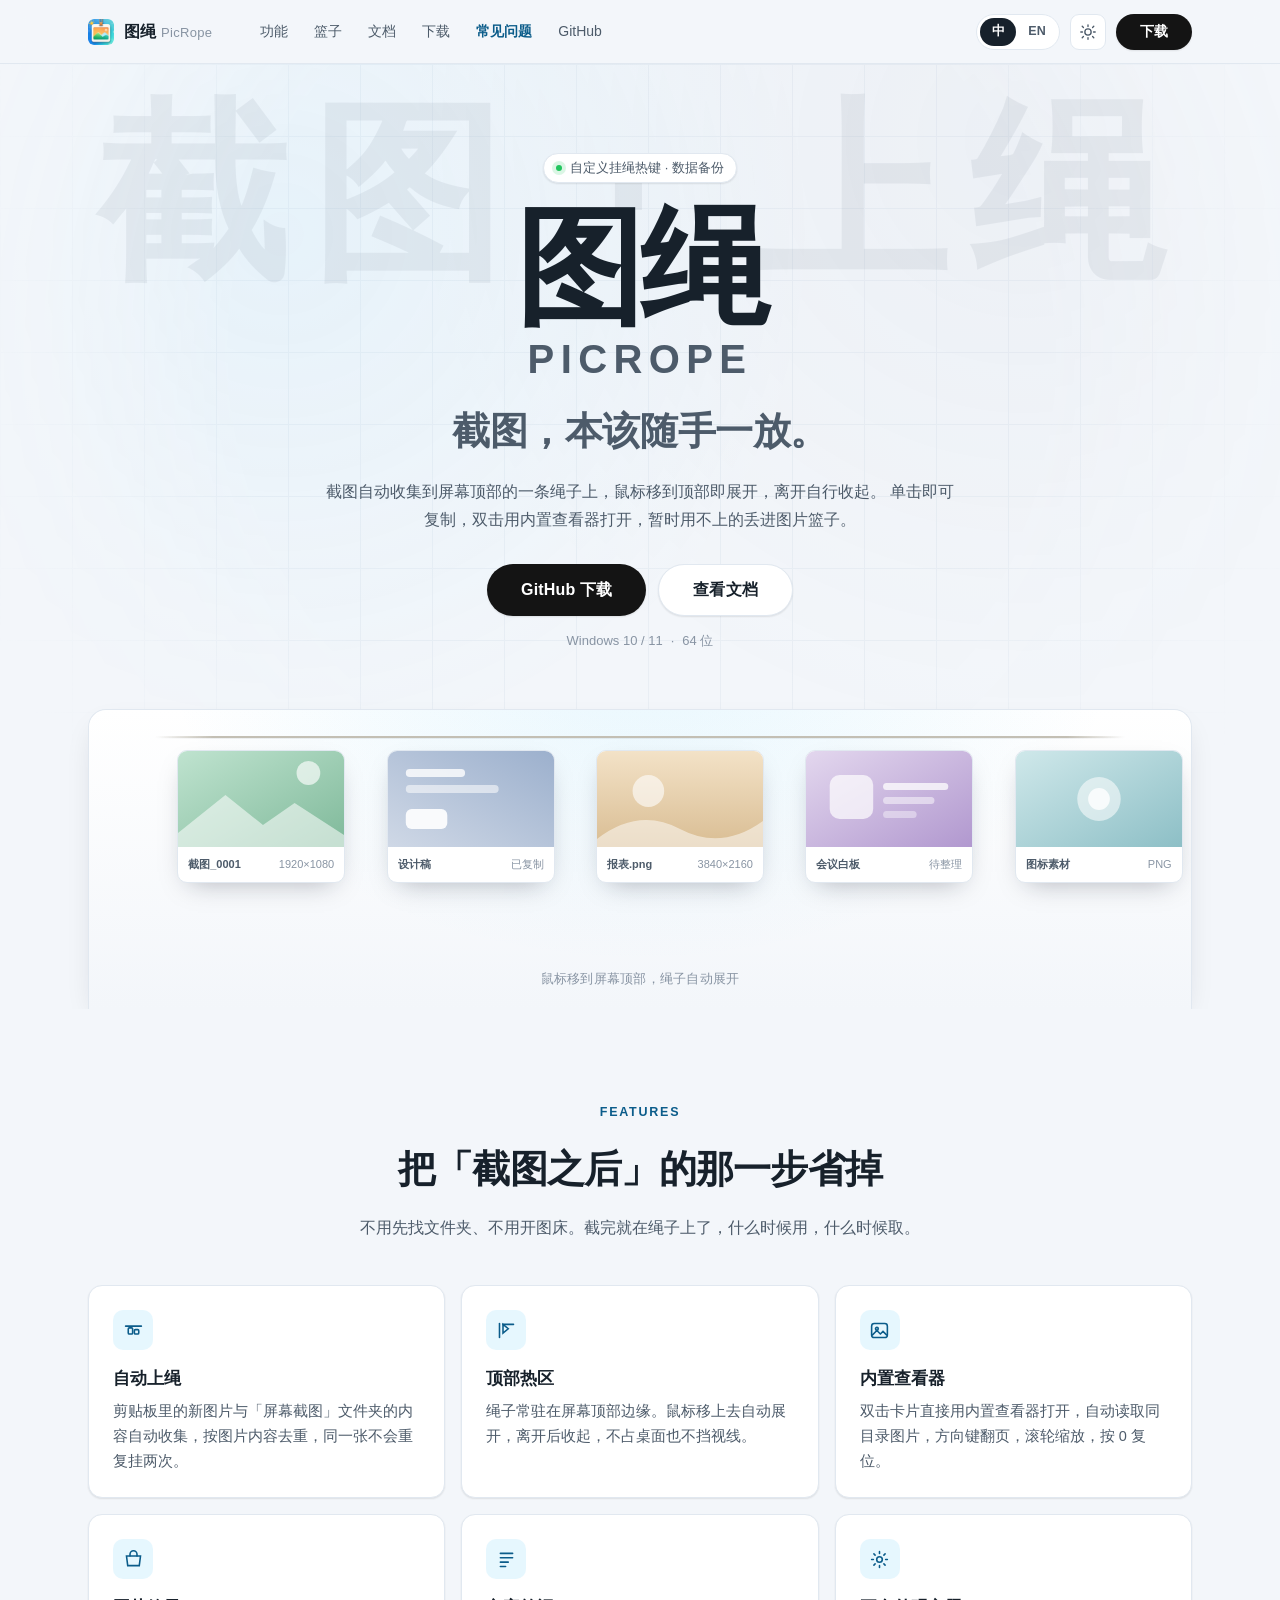
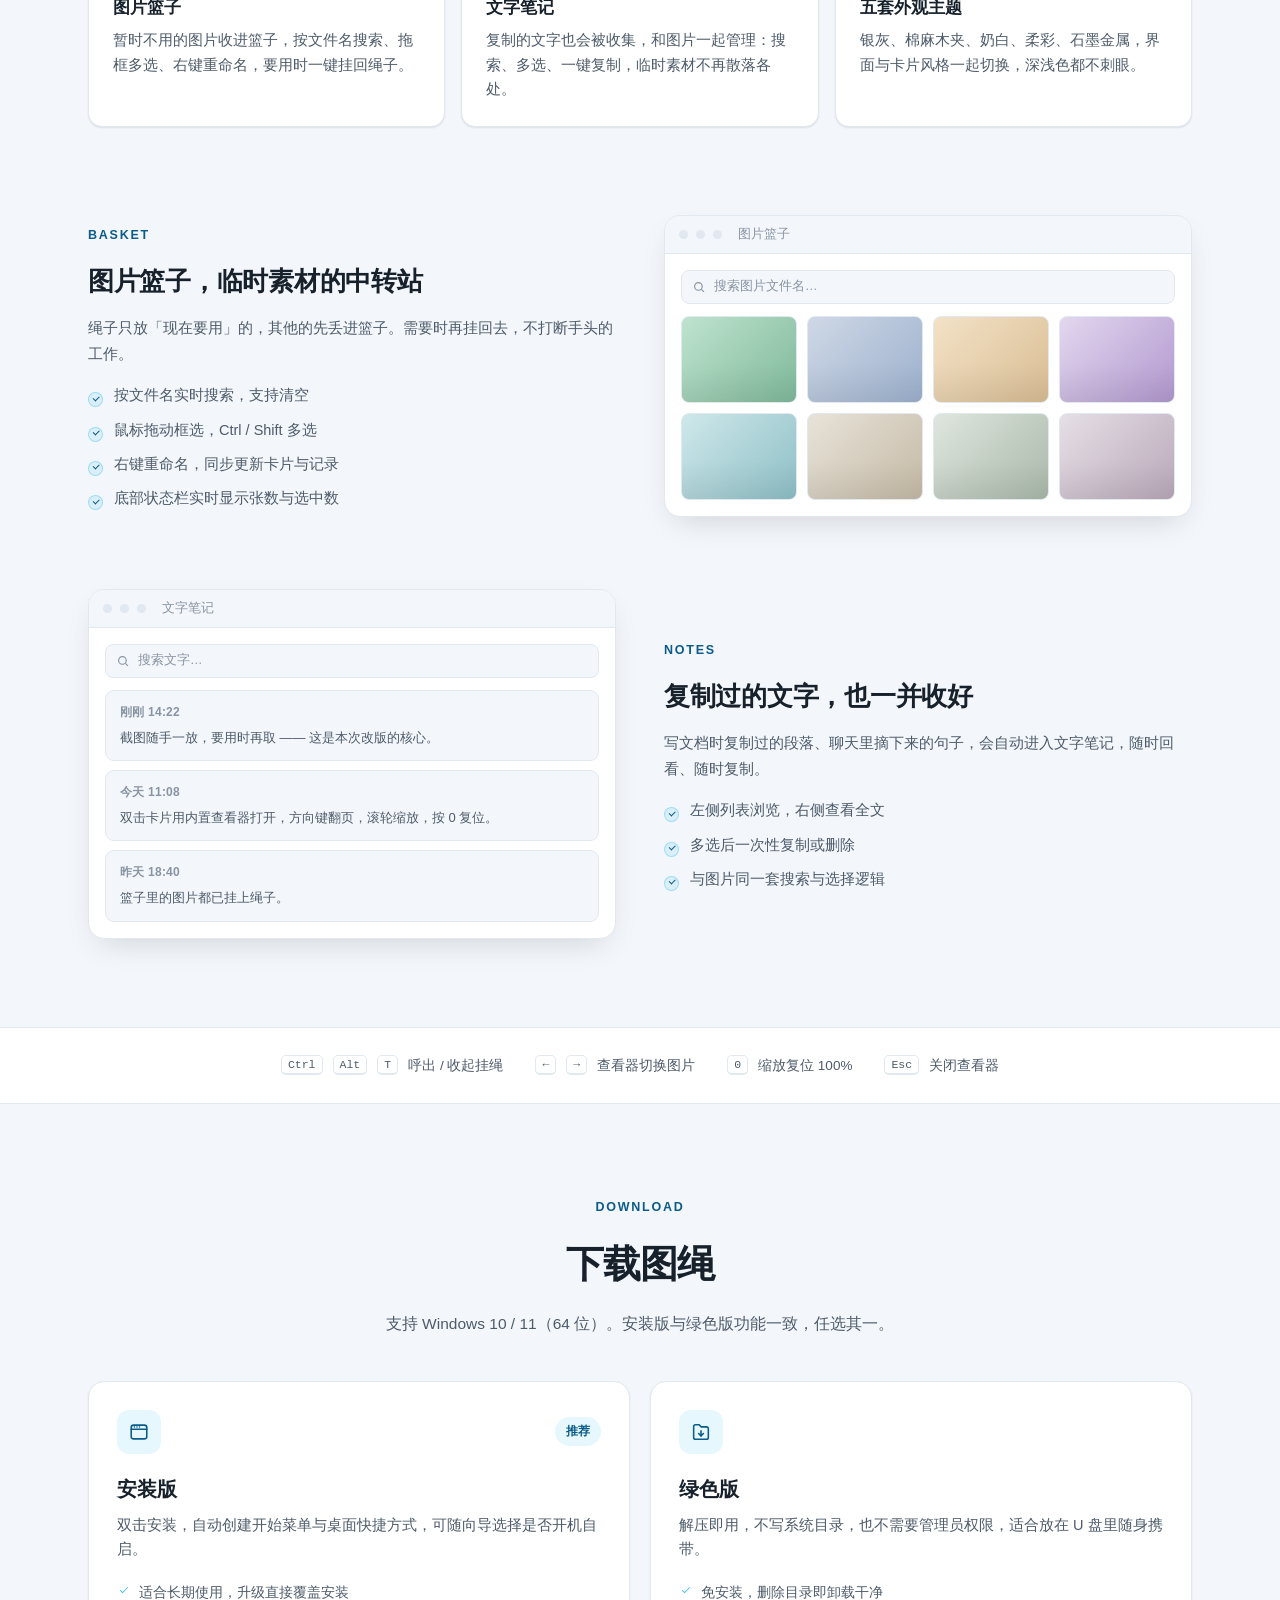
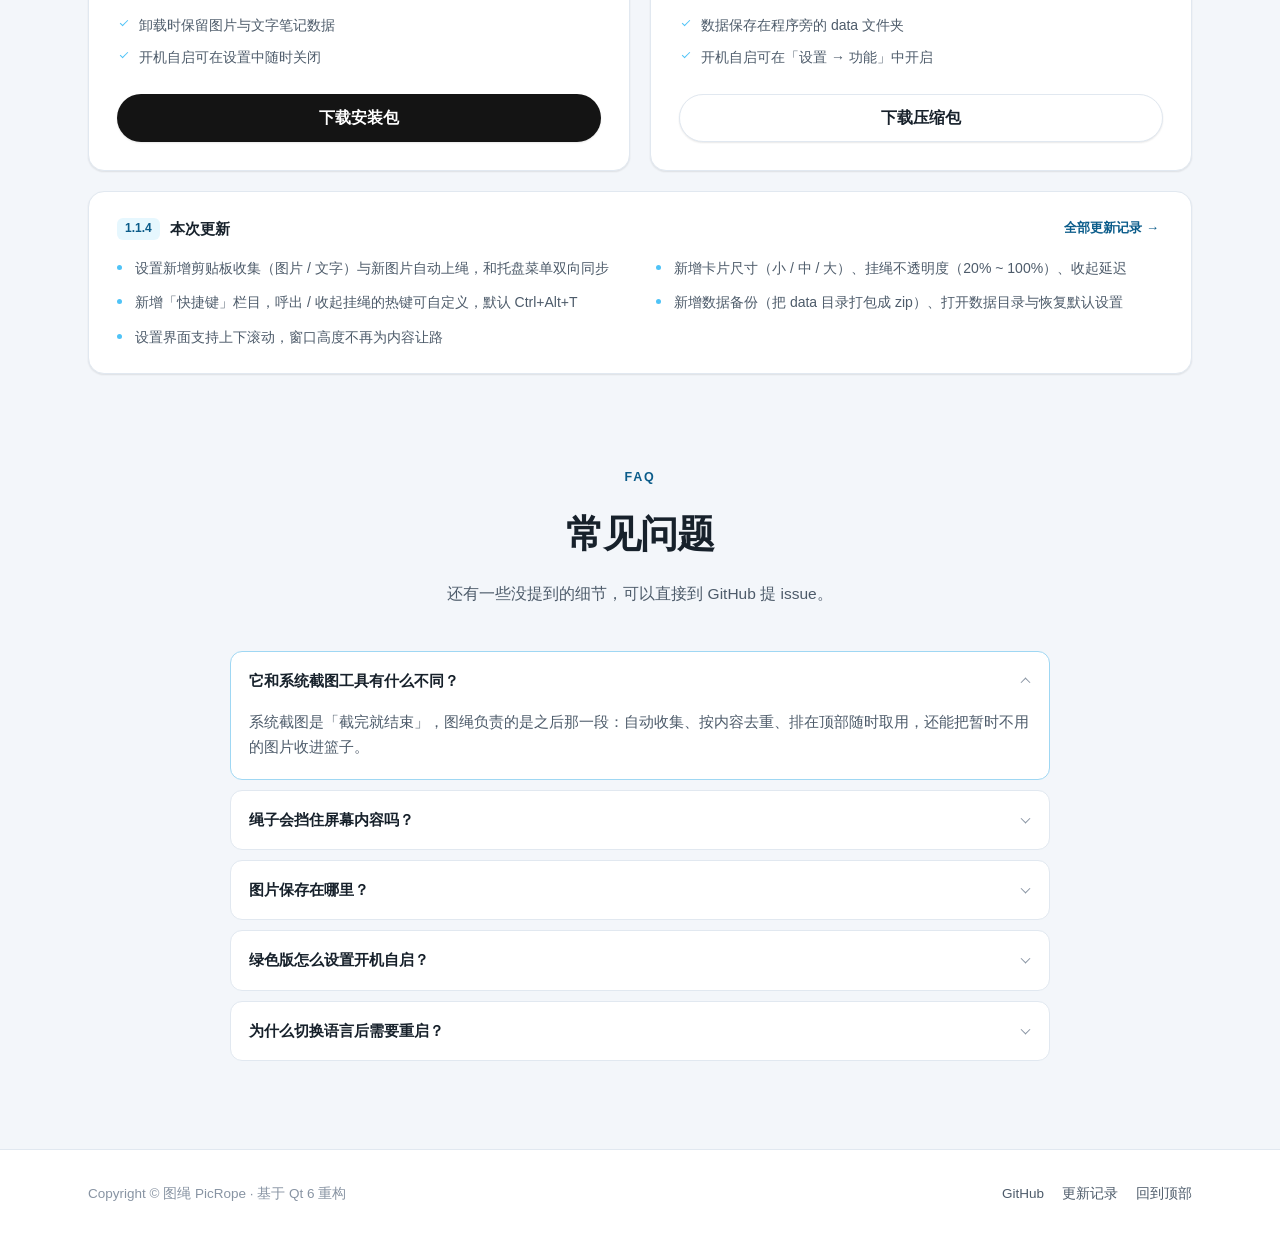
==== commit c60cf09f: "1.1.4版本更新" ====
--- a/docs/index.html
+++ b/docs/index.html
@@ -47,7 +47,7 @@
 <div class="hero">
   <div class="hero-watermark" aria-hidden="true">截图 · 上绳</div>
   <div class="container hero-inner">
-    <span class="hero-eyebrow"><i></i>新增英文界面 · 支持开机自启</span>
+    <span class="hero-eyebrow"><i></i>自定义挂绳热键 · 数据备份</span>
     <h1>图绳<span class="latin">PICROPE</span></h1>
     <p class="tagline">截图，本该随手一放。</p>
     <p class="lede">
@@ -299,15 +299,16 @@
 
     <div class="dl-log reveal">
       <div class="dl-log-head">
-        <span class="ver">1.1.3</span>
+        <span class="ver">1.1.4</span>
         <h4>本次更新</h4>
         <a class="link-btn log-more" href="https://github.com/2058763315/qt_PicRope/releases" target="_blank" rel="noreferrer">全部更新记录 →</a>
       </div>
       <ul>
-        <li>新增英文界面，设置中可切换简体中文 / English，重启生效</li>
-        <li>设置新增「功能」栏目：顶部自动弹出、界面语言、开机自启</li>
-        <li>托盘菜单与设置界面的自动弹出状态实时双向同步</li>
-        <li>修复切换语言取消后，下拉框状态与展开高亮不一致的问题</li>
+        <li>设置新增剪贴板收集（图片 / 文字）与新图片自动上绳，和托盘菜单双向同步</li>
+        <li>新增卡片尺寸（小 / 中 / 大）、挂绳不透明度（20% ~ 100%）、收起延迟</li>
+        <li>新增「快捷键」栏目，呼出 / 收起挂绳的热键可自定义，默认 Ctrl+Alt+T</li>
+        <li>新增数据备份（把 data 目录打包成 zip）、打开数据目录与恢复默认设置</li>
+        <li>设置界面支持上下滚动，窗口高度不再为内容让路</li>
       </ul>
     </div>
   </div>
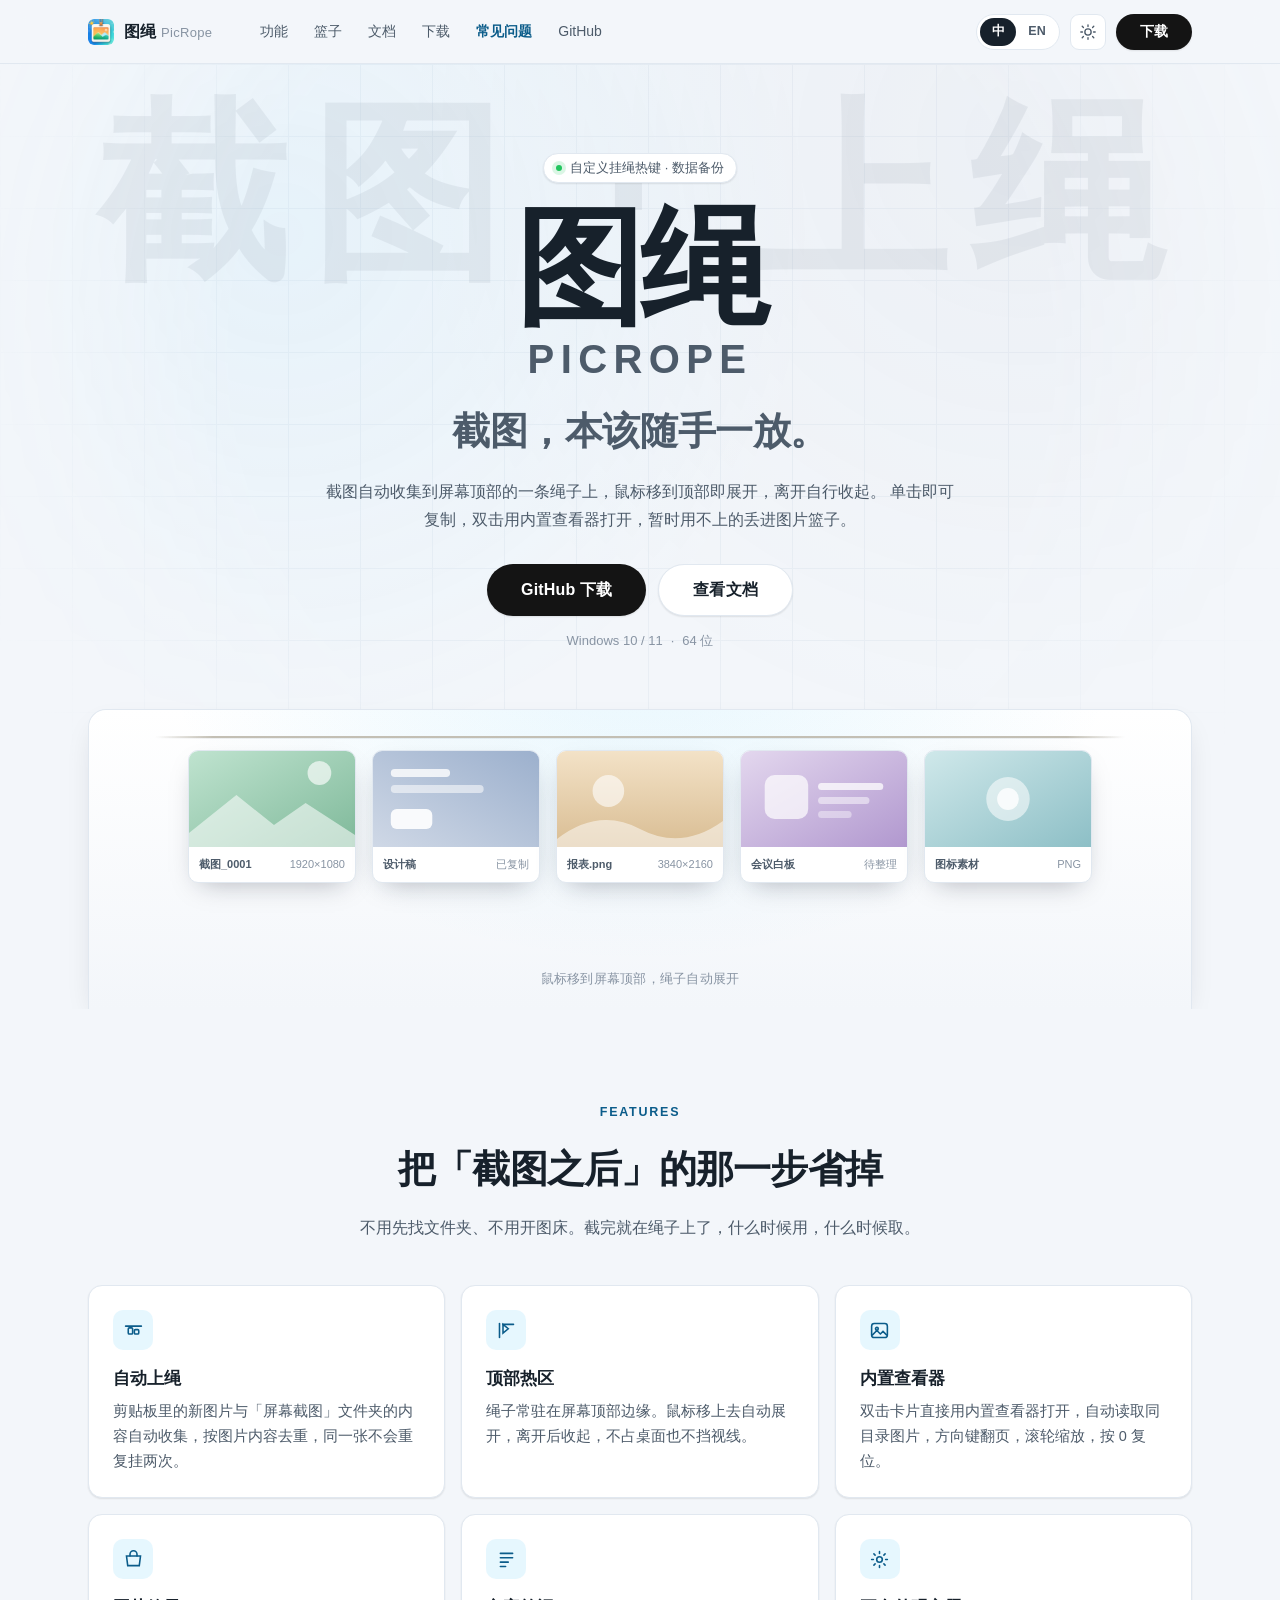
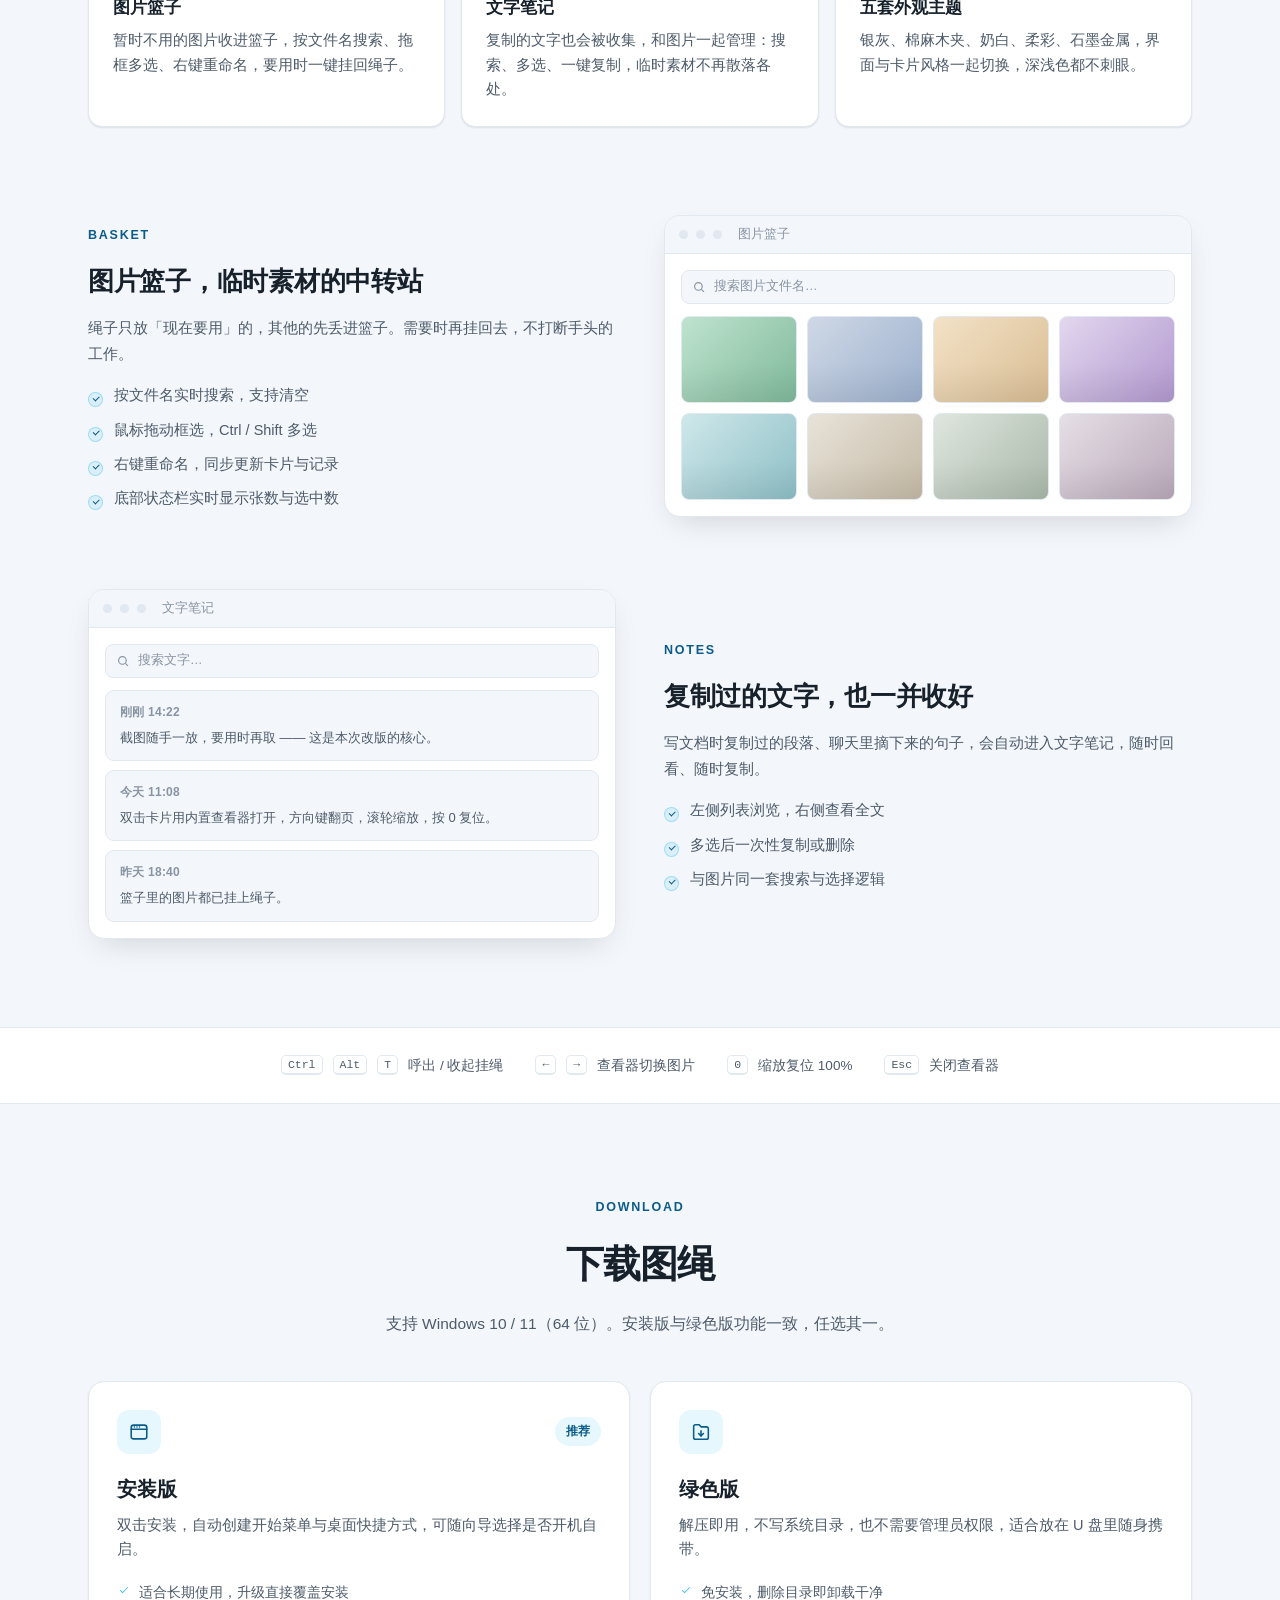
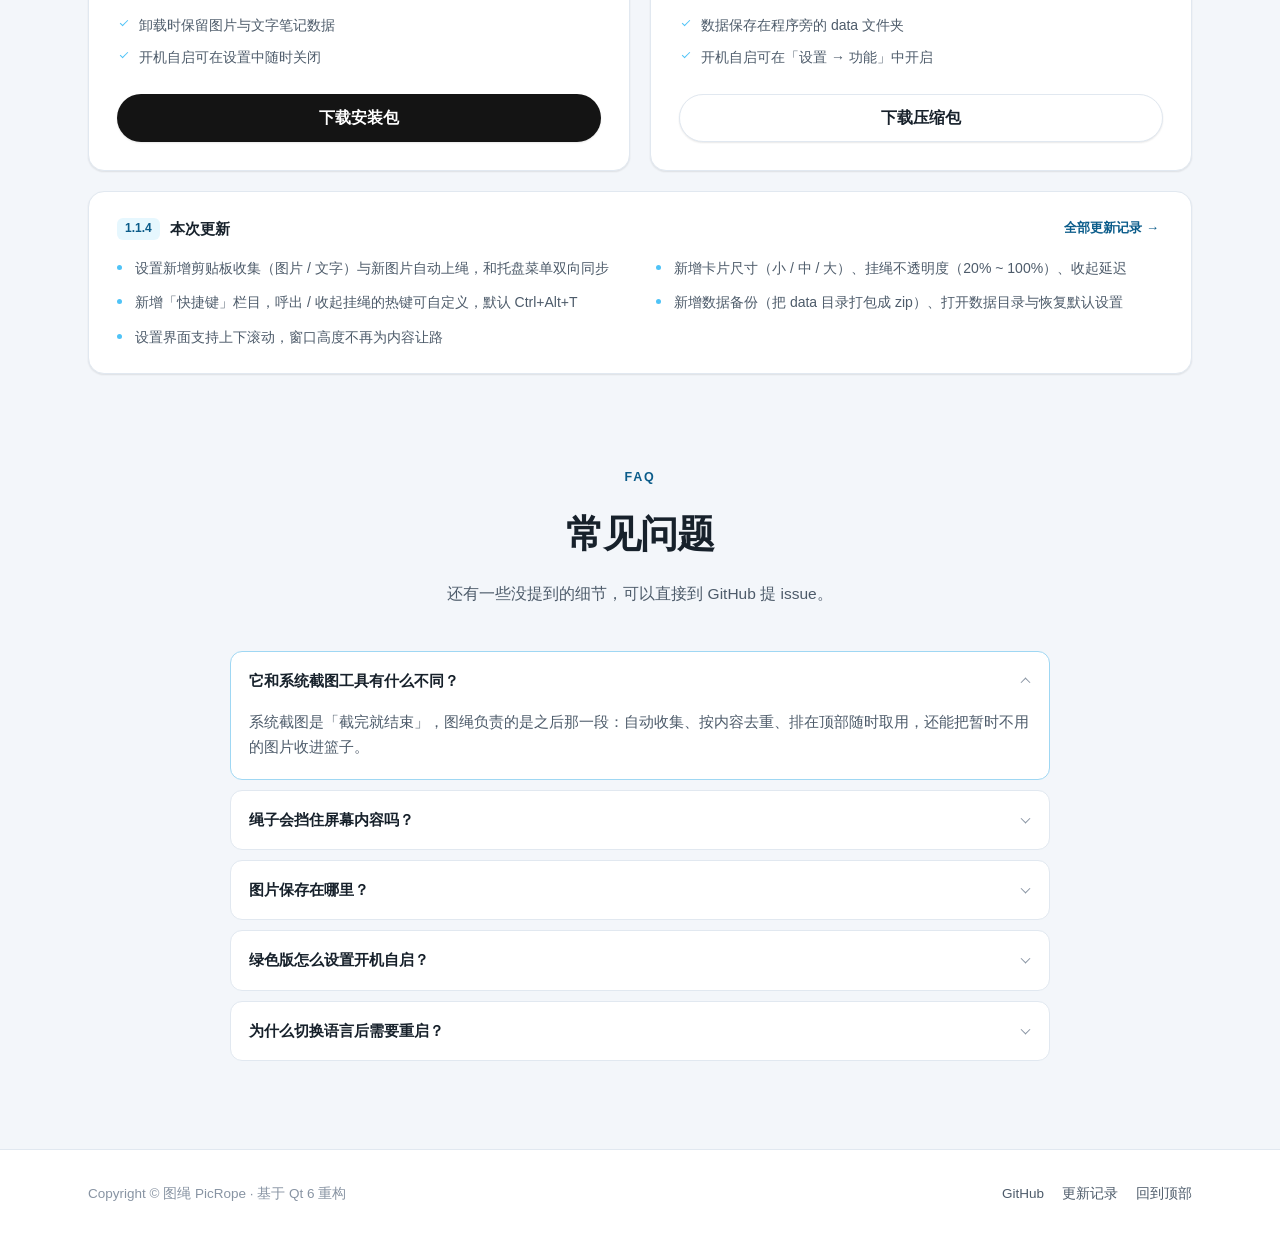
==== commit 880e0646: "1.1.4版本更新" ====
--- a/docs/index.html
+++ b/docs/index.html
@@ -8,7 +8,7 @@
 <meta name="theme-color" content="#f3f6fa">
 <link rel="icon" href="./app.ico" type="image/x-icon">
 <link rel="apple-touch-icon" href="./app.ico">
-<link rel="stylesheet" href="style.css">
+<link rel="stylesheet" href="style.css?v=1.1.4">
 </head>
 <body>
 
@@ -361,7 +361,7 @@
   </div>
 </footer>
 
-<script src="site.js"></script>
-<script src="i18n.js"></script>
+<script src="site.js?v=1.1.4"></script>
+<script src="i18n.js?v=1.1.4"></script>
 </body>
 </html>
--- a/docs/style.css
+++ b/docs/style.css
@@ -192,6 +192,8 @@
     radial-gradient(ellipse at 50% -30%,rgba(79,195,247,.14),transparent 62%),
     linear-gradient(180deg,var(--c-surface),var(--c-bg));
   box-shadow:var(--shadow-2);overflow:hidden;
+  display:flex;justify-content:center;align-items:flex-start;gap:16px;
+  padding:40px 24px 0;
 }
 .rope-stage::after{
   content:"鼠标移到屏幕顶部，绳子自动展开";
@@ -207,7 +209,7 @@
 }
 html.dark .rope-line{color:#3a3a3e}
 .shot{
-  position:absolute;top:40px;width:168px;border-radius:10px;overflow:hidden;
+  position:relative;top:0;flex:0 0 auto;width:168px;border-radius:10px;overflow:hidden;
   background:var(--c-surface);border:1px solid var(--c-border);
   box-shadow:0 10px 26px -12px rgba(16,24,40,.35);
   transform-origin:50% 0;transition:transform .35s cubic-bezier(.2,.8,.2,1),box-shadow .35s;
@@ -226,14 +228,14 @@
 .shot-art{height:96px;display:block;width:100%}
 .shot-cap{display:flex;align-items:center;justify-content:space-between;padding:8px 10px;font-size:11px;color:var(--c-text-3)}
 .shot-cap b{font-weight:600;color:var(--c-text-2)}
-.shot:nth-child(2){left:8%;--rot:-2.4deg}
-.shot:nth-child(3){left:27%;--rot:1.6deg}
-.shot:nth-child(4){left:46%;--rot:-1.2deg}
-.shot:nth-child(5){left:65%;--rot:2.2deg}
-.shot:nth-child(6){left:84%;--rot:-1.8deg}
+.shot:nth-child(2){--rot:-2.4deg}
+.shot:nth-child(3){--rot:1.6deg}
+.shot:nth-child(4){--rot:-1.2deg}
+.shot:nth-child(5){--rot:2.2deg}
+.shot:nth-child(6){--rot:-1.8deg}
 @media (max-width:1080px){.shot:nth-child(6){display:none}}
 @media (max-width:900px){.shot:nth-child(5){display:none}.shot{width:150px}}
-@media (max-width:720px){.rope-stage{height:250px}.shot:nth-child(3),.shot:nth-child(4){display:none}.shot:nth-child(2){left:16%}.shot{width:136px}}
+@media (max-width:720px){.rope-stage{height:250px;padding-left:16px;padding-right:16px}.shot:nth-child(3),.shot:nth-child(4){display:none}.shot{width:136px}}
 
 /* ============ 通用区块 ============ */
 section{padding:88px 0;scroll-margin-top:var(--nav-h)}
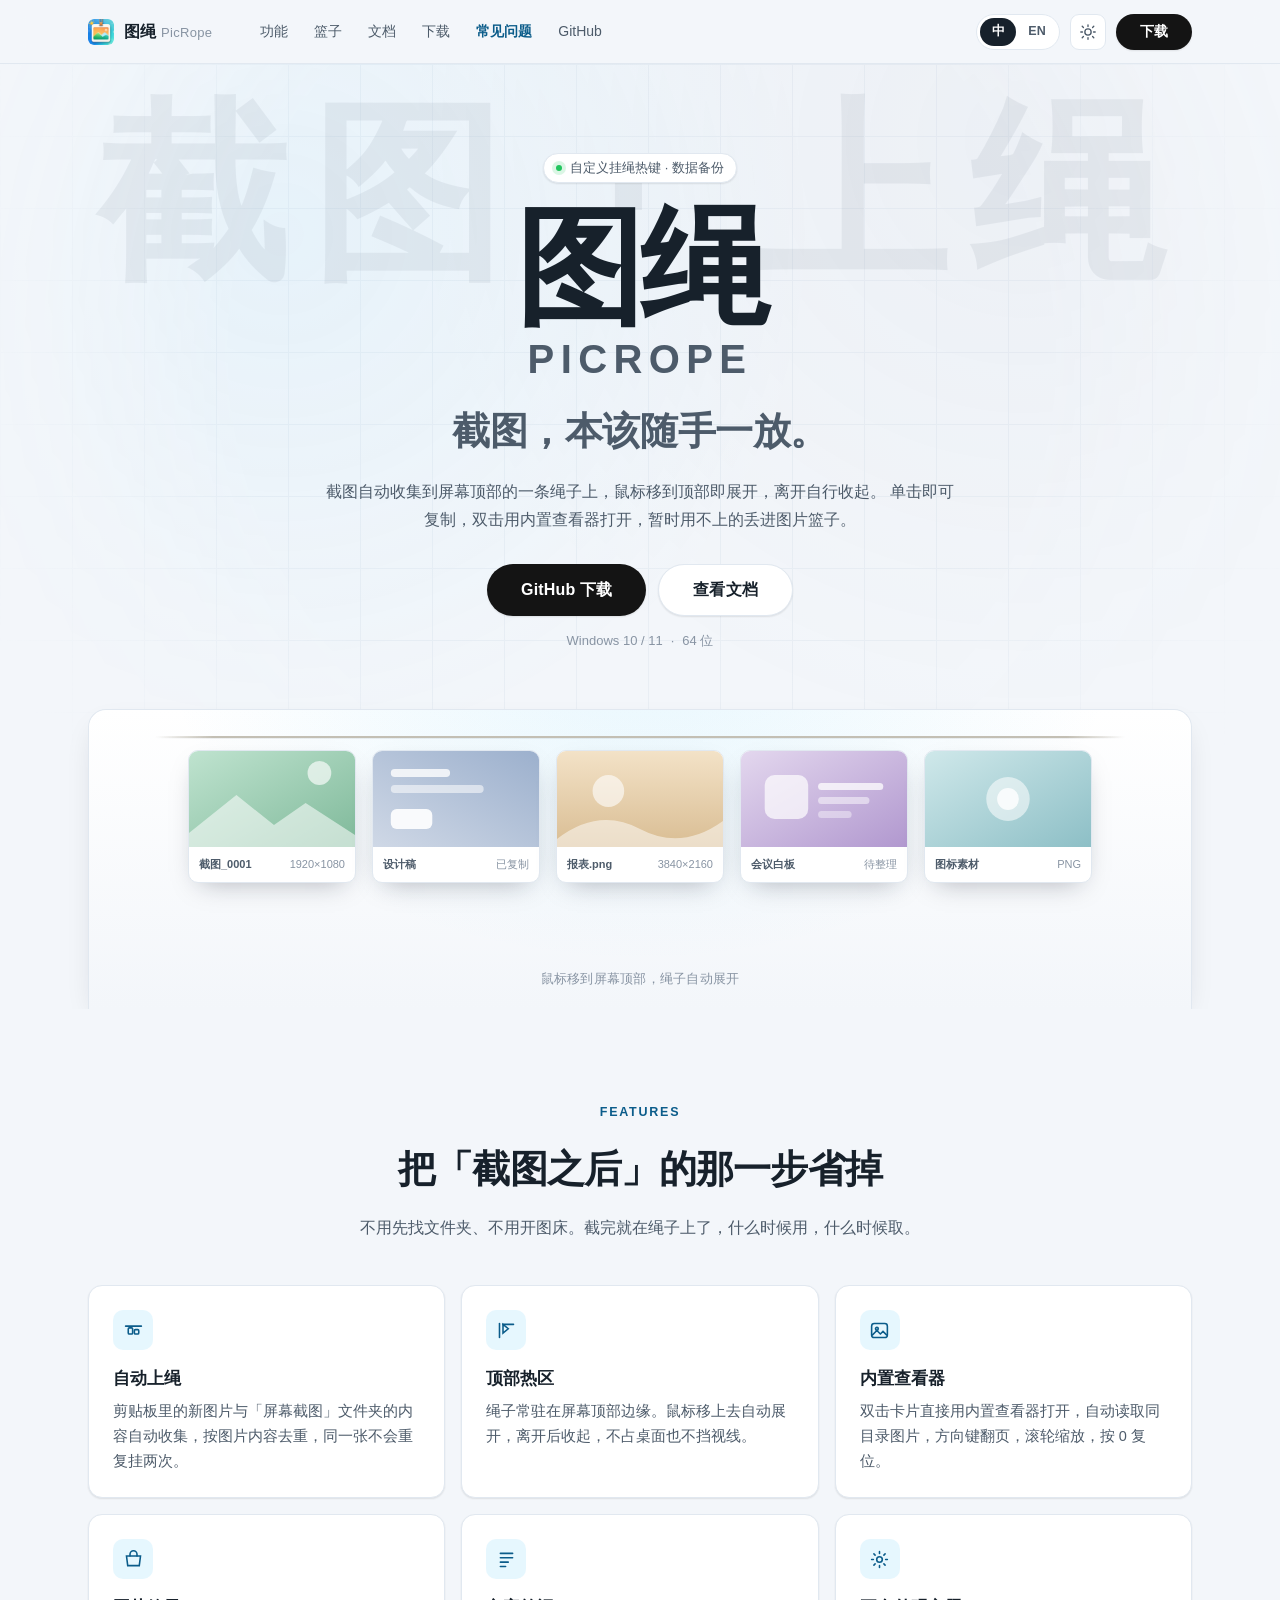
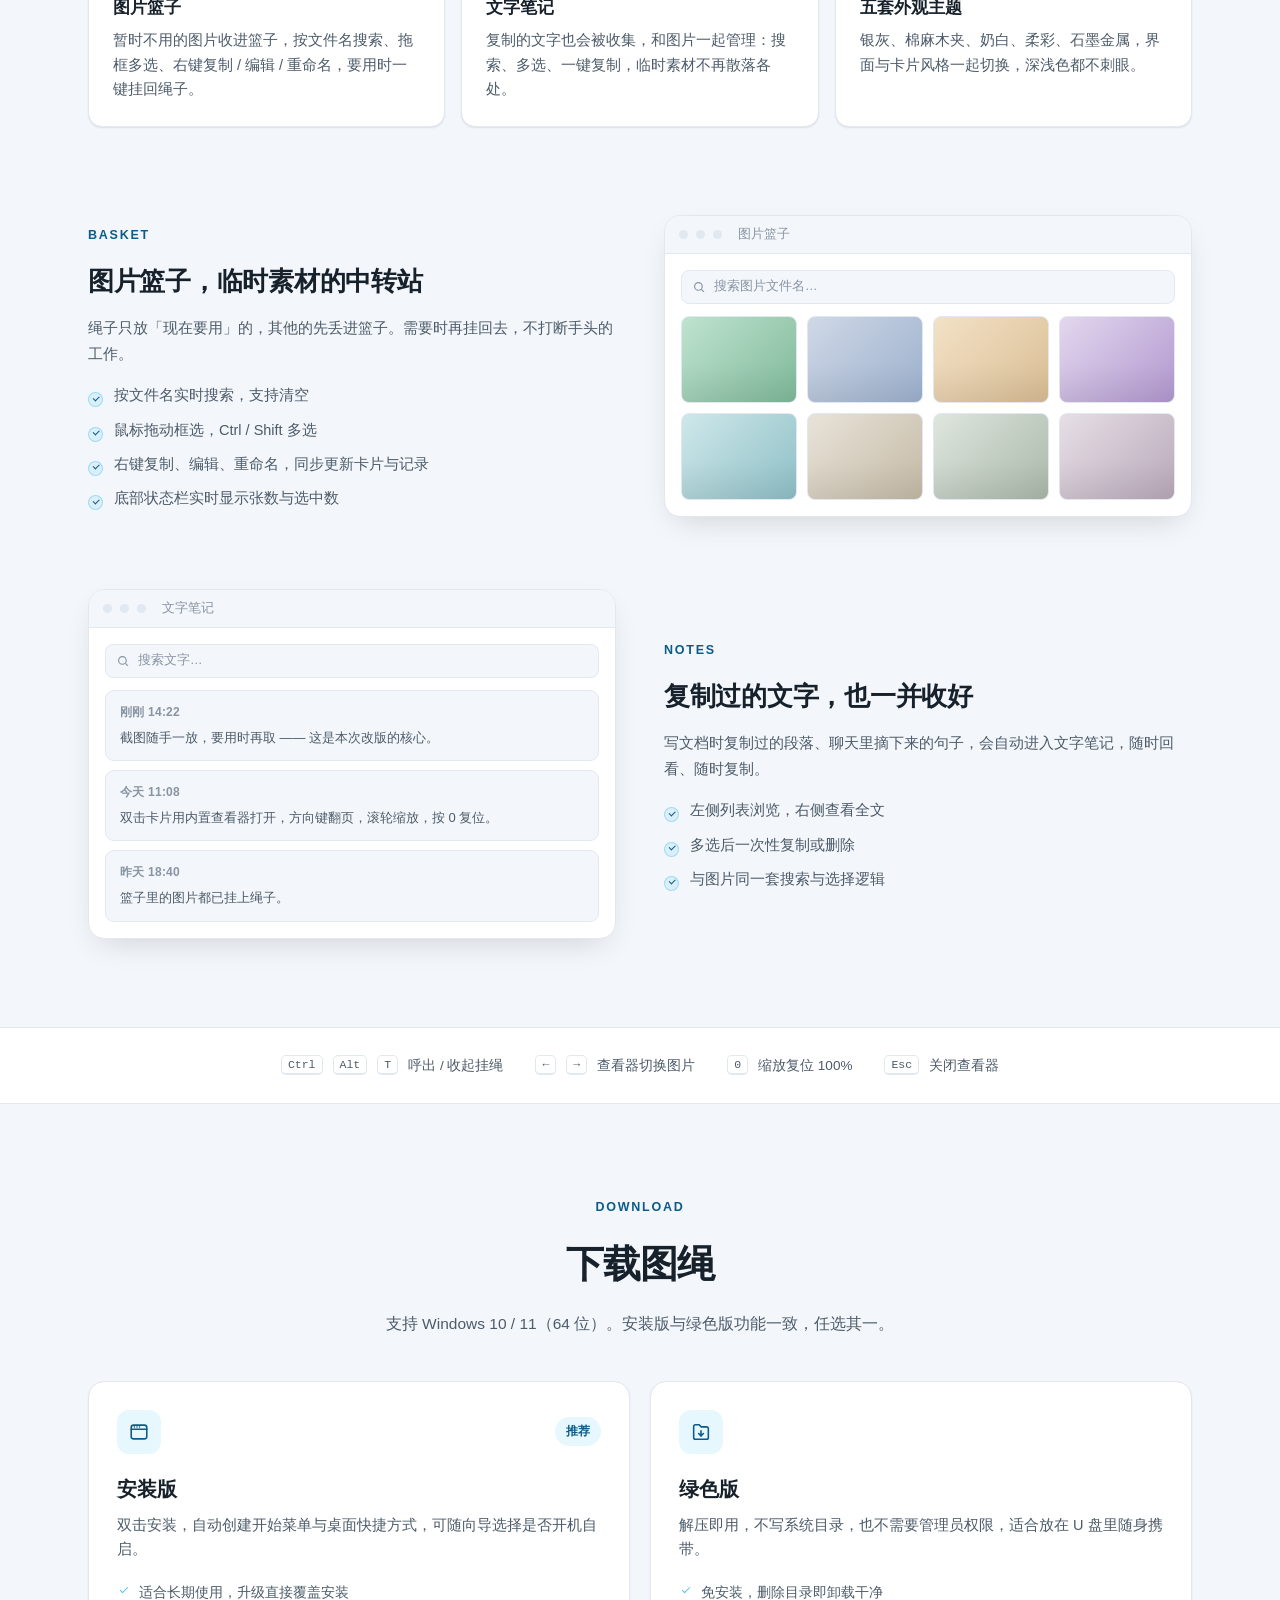
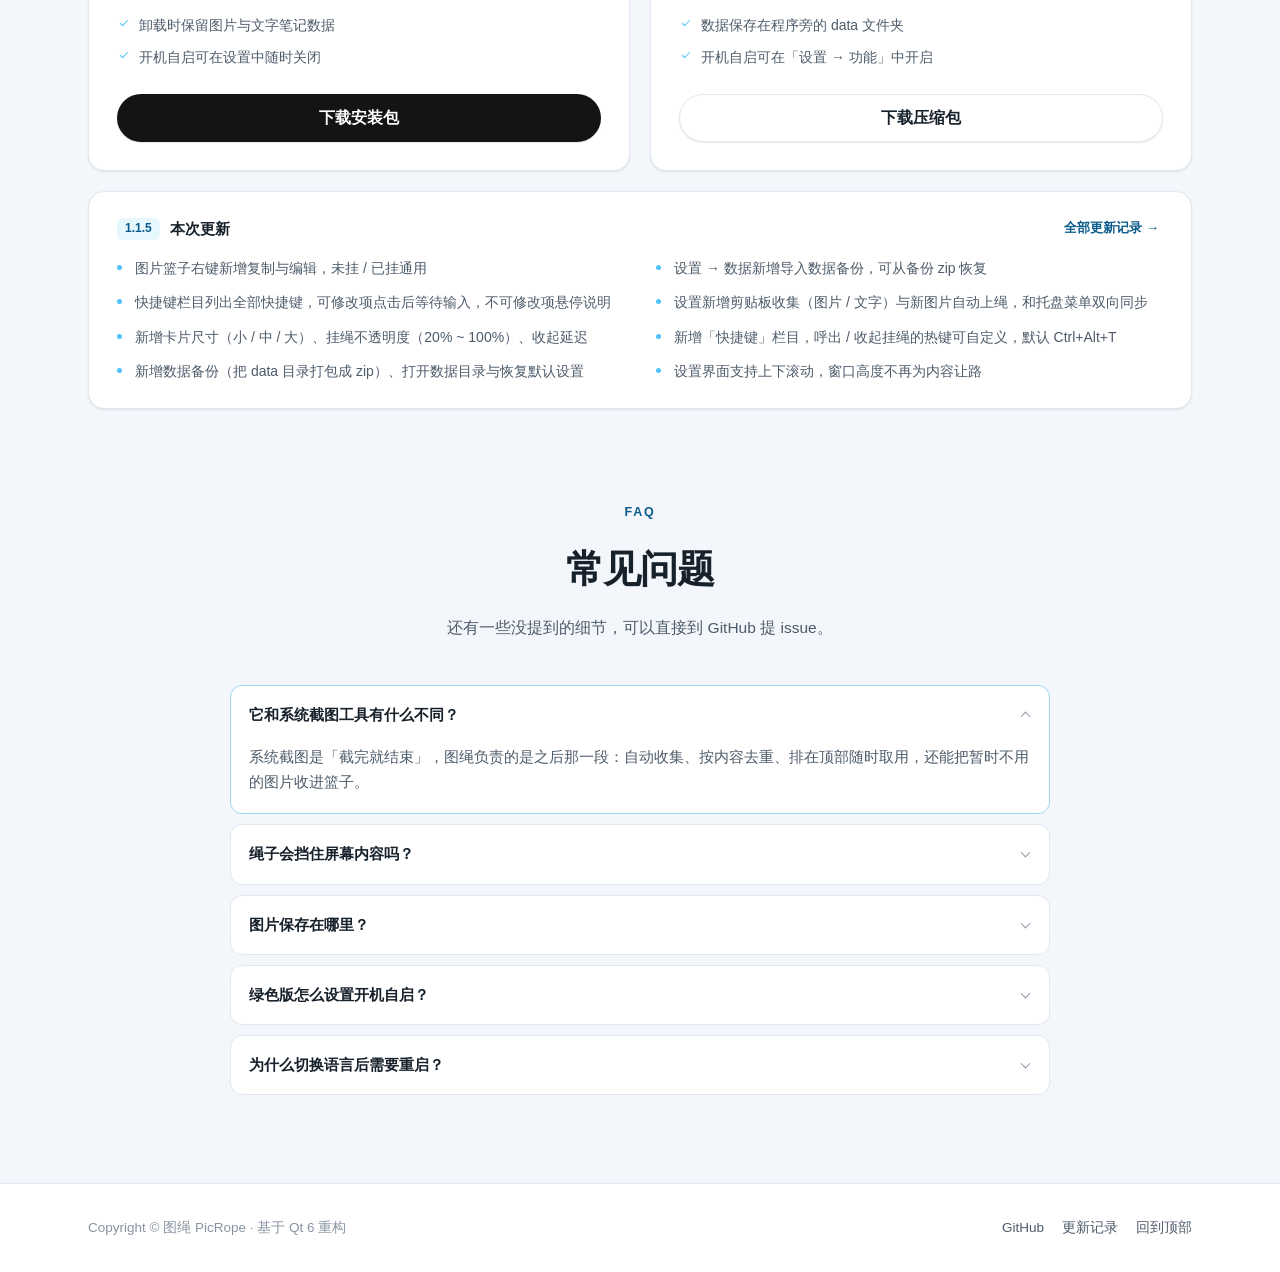
==== commit 11d8fda0: "1.1.5版本更新" ====
--- a/docs/index.html
+++ b/docs/index.html
@@ -8,7 +8,7 @@
 <meta name="theme-color" content="#f3f6fa">
 <link rel="icon" href="./app.ico" type="image/x-icon">
 <link rel="apple-touch-icon" href="./app.ico">
-<link rel="stylesheet" href="style.css?v=1.1.4">
+<link rel="stylesheet" href="style.css?v=1.1.5">
 </head>
 <body>
 
@@ -156,7 +156,7 @@
       <article class="card reveal">
         <div class="icon"><svg viewBox="0 0 24 24" fill="none" stroke="currentColor" stroke-width="1.8" stroke-linecap="round"><path d="M4 8h16l-1.4 11H5.4L4 8z"/><path d="M8 8V6a4 4 0 018 0v2"/></svg></div>
         <h3>图片篮子</h3>
-        <p>暂时不用的图片收进篮子，按文件名搜索、拖框多选、右键重命名，要用时一键挂回绳子。</p>
+        <p>暂时不用的图片收进篮子，按文件名搜索、拖框多选、右键复制 / 编辑 / 重命名，要用时一键挂回绳子。</p>
       </article>
 
       <article class="card reveal">
@@ -186,7 +186,7 @@
         <ul class="tick">
           <li>按文件名实时搜索，支持清空</li>
           <li>鼠标拖动框选，Ctrl / Shift 多选</li>
-          <li>右键重命名，同步更新卡片与记录</li>
+          <li>右键复制、编辑、重命名，同步更新卡片与记录</li>
           <li>底部状态栏实时显示张数与选中数</li>
         </ul>
       </div>
@@ -275,7 +275,7 @@
           <li>卸载时保留图片与文字笔记数据</li>
           <li>开机自启可在设置中随时关闭</li>
         </ul>
-        <a class="btn dl-btn" href="https://github.com/2058763315/qt_PicRope/releases/latest" data-asset="setup">下载安装包</a>
+        <a class="btn dl-btn" href="https://github.com/2058763315/qt_PicRope/releases/download/v1.1.5/PicRope-1.1.5-Setup.exe" data-asset="setup">下载安装包</a>
       </article>
 
       <article class="dl-card">
@@ -293,17 +293,20 @@
           <li>数据保存在程序旁的 data 文件夹</li>
           <li>开机自启可在「设置 → 功能」中开启</li>
         </ul>
-        <a class="btn btn-light dl-btn" href="https://github.com/2058763315/qt_PicRope/releases/latest" data-asset="zip">下载压缩包</a>
+        <a class="btn btn-light dl-btn" href="https://github.com/2058763315/qt_PicRope/releases/download/v1.1.5/PicRope-1.1.5-win64.zip" data-asset="zip">下载压缩包</a>
       </article>
     </div>
 
     <div class="dl-log reveal">
       <div class="dl-log-head">
-        <span class="ver">1.1.4</span>
+        <span class="ver">1.1.5</span>
         <h4>本次更新</h4>
         <a class="link-btn log-more" href="https://github.com/2058763315/qt_PicRope/releases" target="_blank" rel="noreferrer">全部更新记录 →</a>
       </div>
       <ul>
+        <li>图片篮子右键新增复制与编辑，未挂 / 已挂通用</li>
+        <li>设置 → 数据新增导入数据备份，可从备份 zip 恢复</li>
+        <li>快捷键栏目列出全部快捷键，可修改项点击后等待输入，不可修改项悬停说明</li>
         <li>设置新增剪贴板收集（图片 / 文字）与新图片自动上绳，和托盘菜单双向同步</li>
         <li>新增卡片尺寸（小 / 中 / 大）、挂绳不透明度（20% ~ 100%）、收起延迟</li>
         <li>新增「快捷键」栏目，呼出 / 收起挂绳的热键可自定义，默认 Ctrl+Alt+T</li>
@@ -361,7 +364,7 @@
   </div>
 </footer>
 
-<script src="site.js?v=1.1.4"></script>
-<script src="i18n.js?v=1.1.4"></script>
+<script src="site.js?v=1.1.5d"></script>
+<script src="i18n.js?v=1.1.5"></script>
 </body>
 </html>
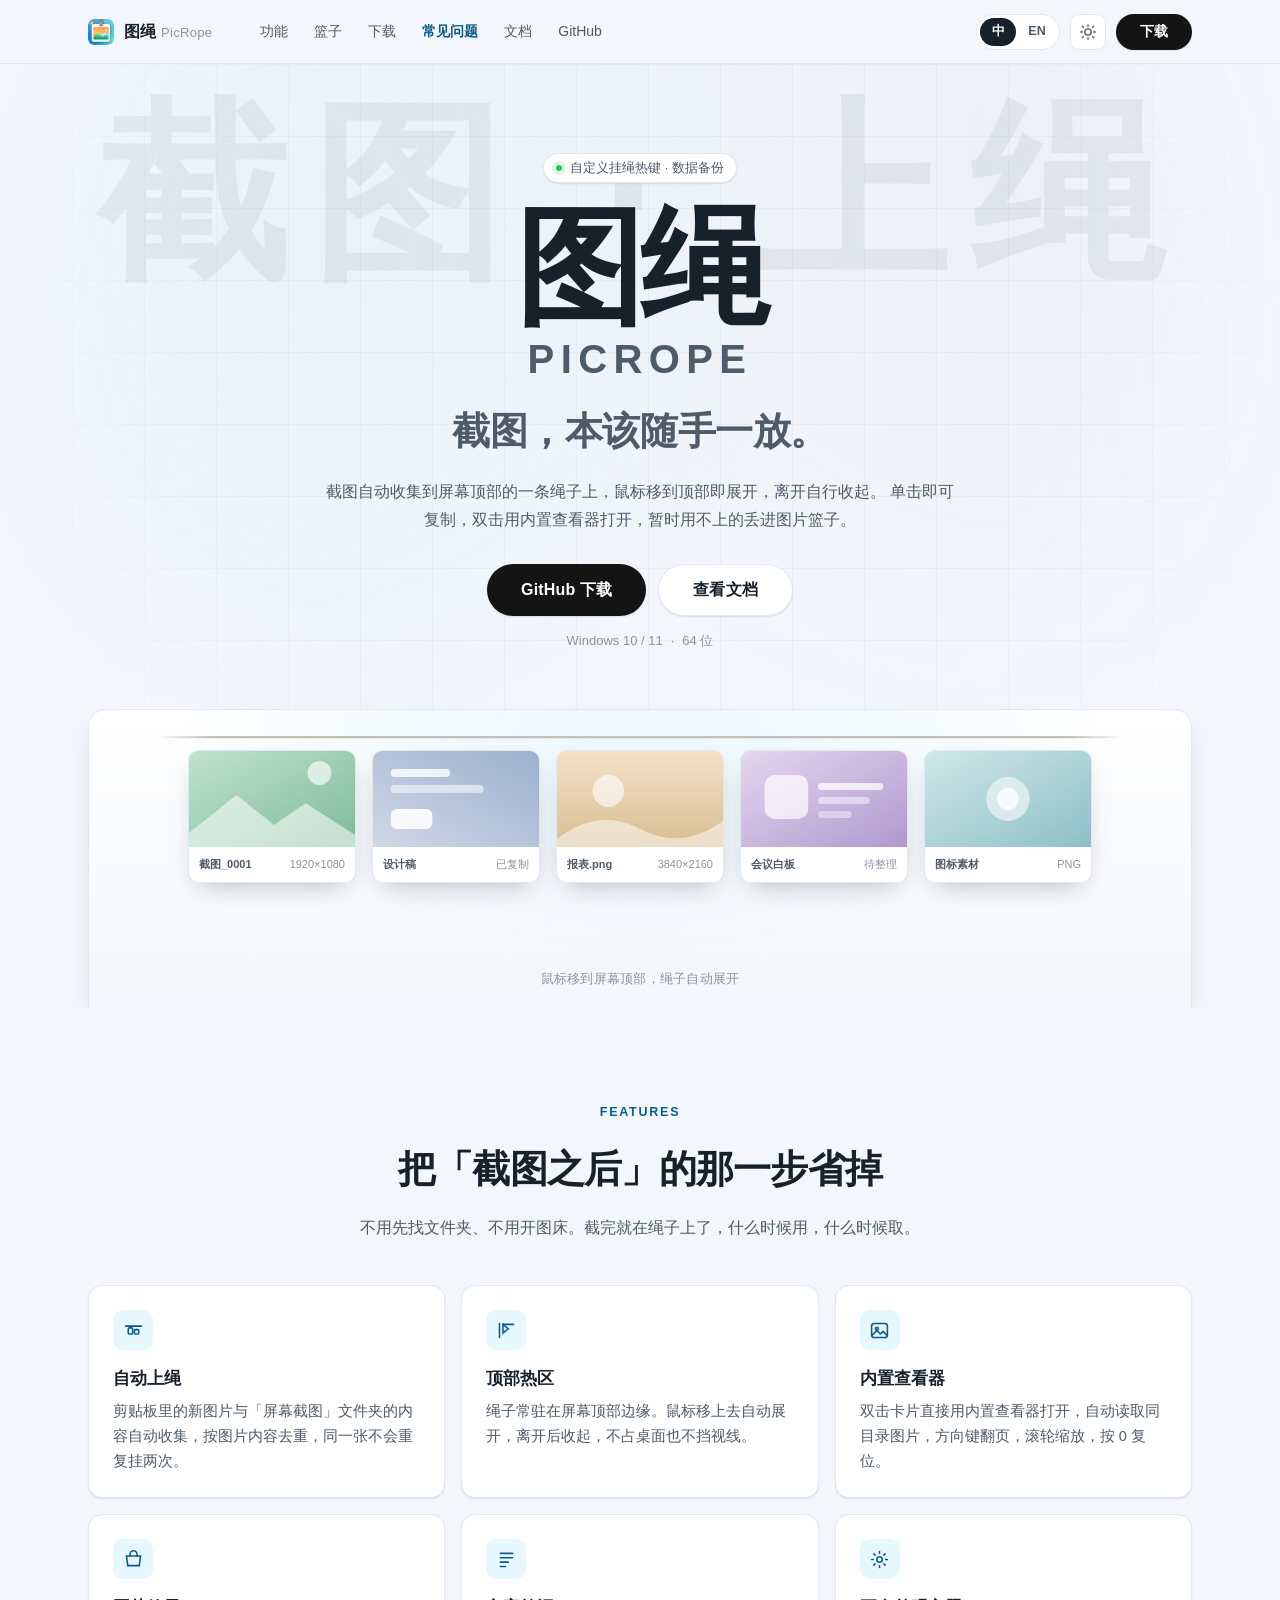
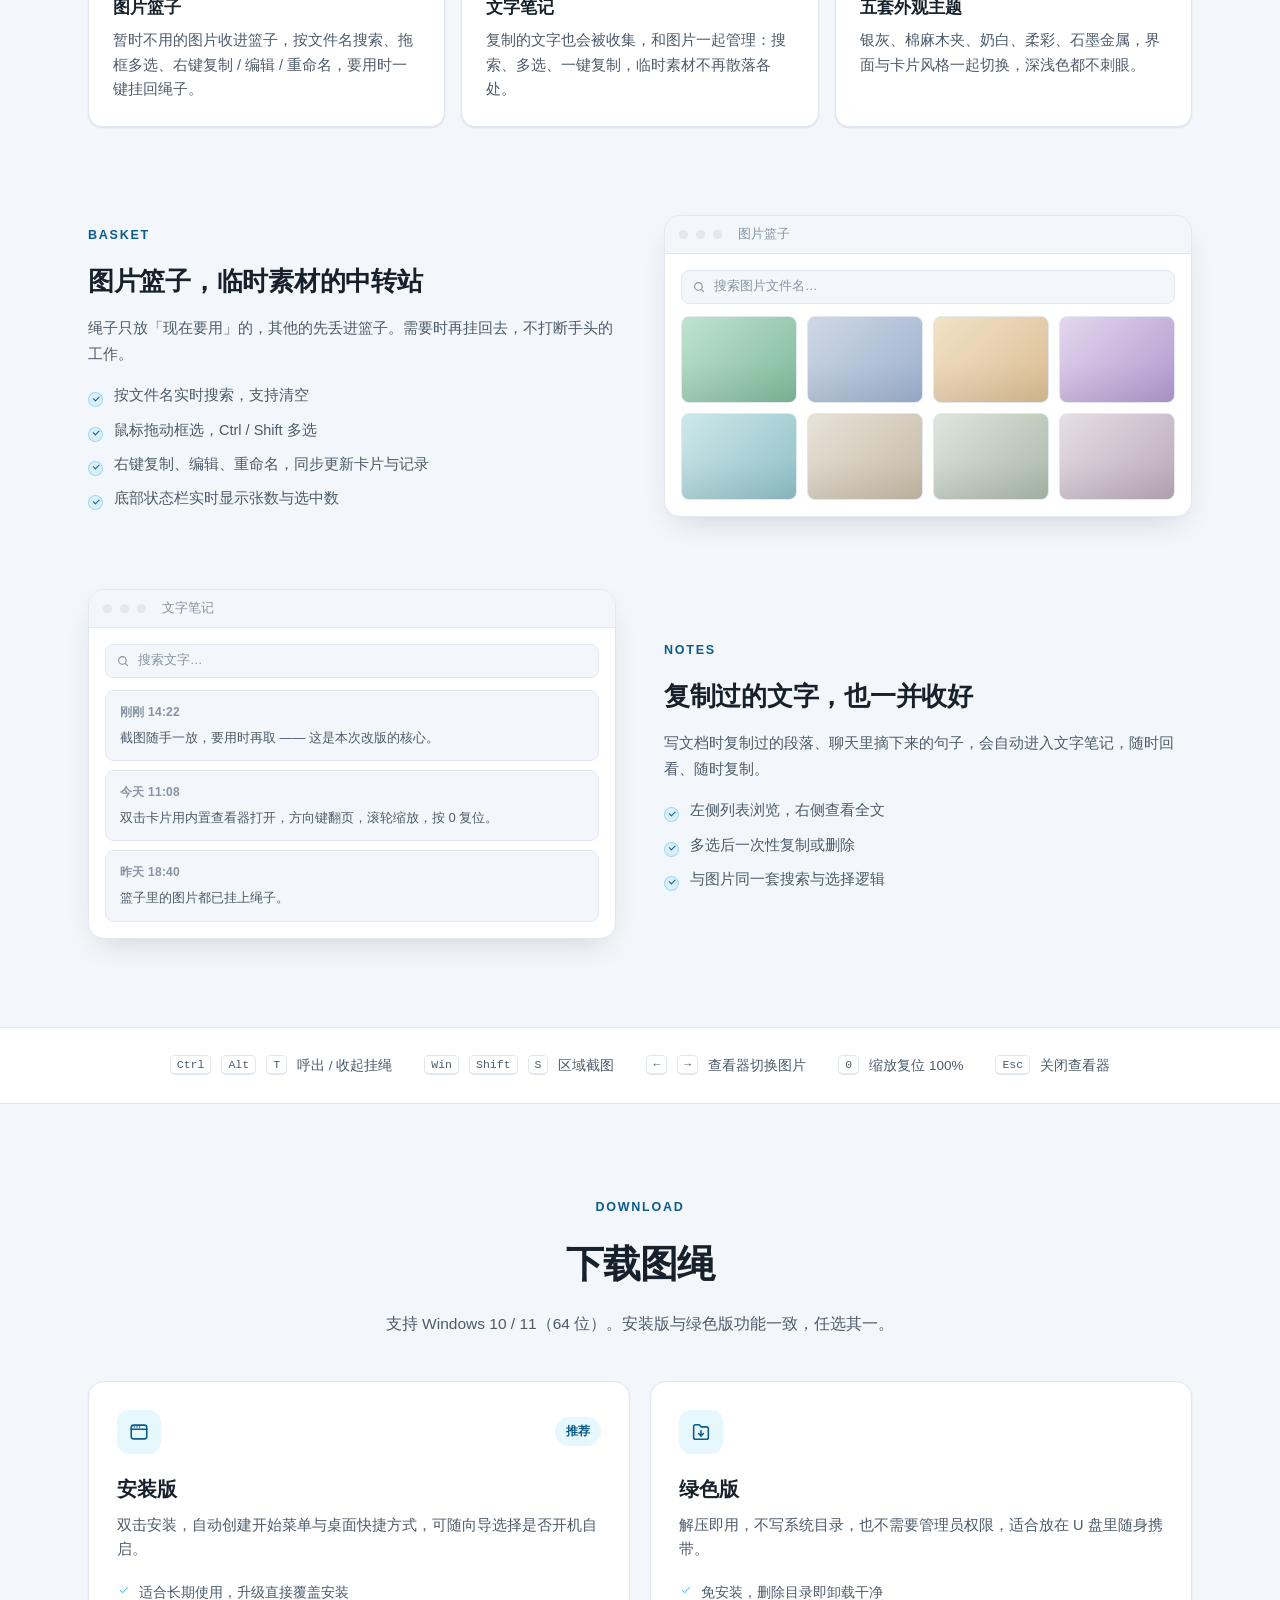
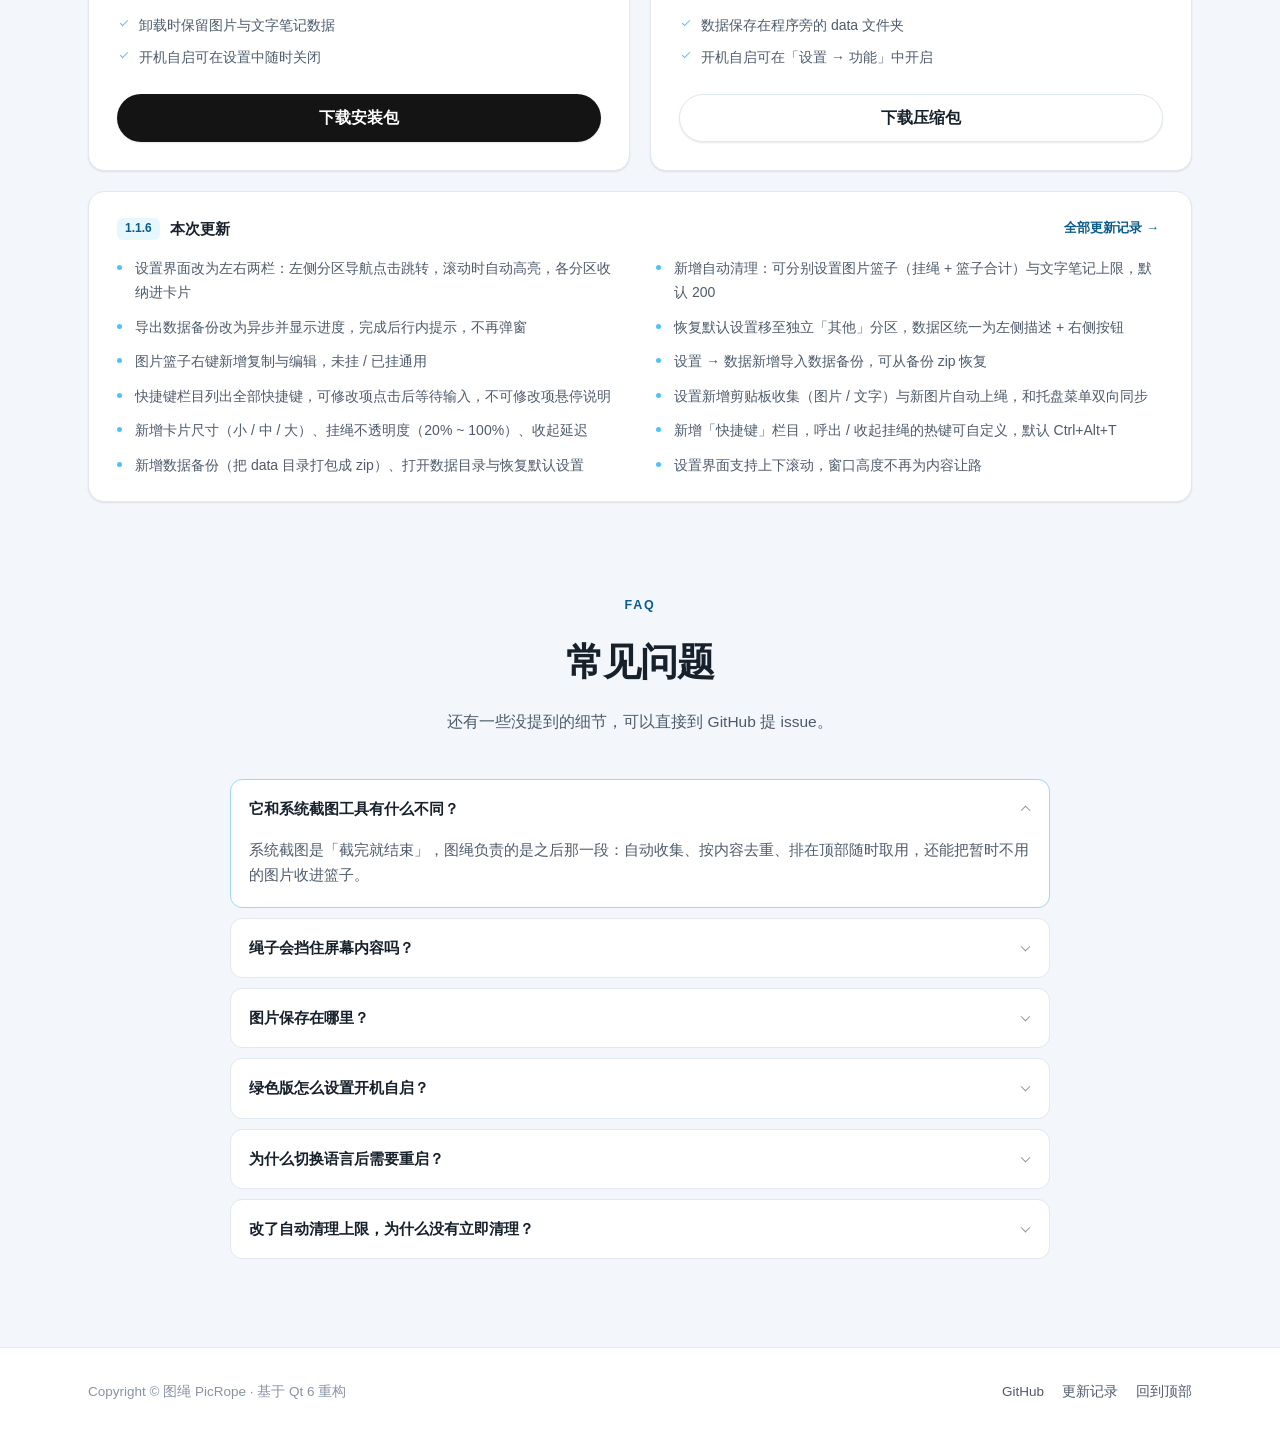
==== commit 697c3da0: "1.1.6版本更新" ====
--- a/docs/index.html
+++ b/docs/index.html
@@ -1,4 +1,4 @@
-<!DOCTYPE html>
+﻿<!DOCTYPE html>
 <html lang="zh-CN" dir="ltr">
 <head>
 <meta charset="utf-8">
@@ -8,9 +8,9 @@
 <meta name="theme-color" content="#f3f6fa">
 <link rel="icon" href="./app.ico" type="image/x-icon">
 <link rel="apple-touch-icon" href="./app.ico">
-<link rel="stylesheet" href="style.css?v=1.1.5">
+<link rel="stylesheet" href="style.css?v=1.1.6">
 </head>
-<body>
+<body id="top">
 
 <!-- ================= 导航 ================= -->
 <header class="nav">
@@ -22,9 +22,9 @@
     <nav class="nav-links">
       <a href="#features" class="active">功能</a>
       <a href="#basket">篮子</a>
-      <a href="guide.html">文档</a>
       <a href="#download">下载</a>
       <a href="#faq">常见问题</a>
+      <a href="guide.html">文档</a>
       <a href="https://github.com/2058763315/qt_PicRope" target="_blank" rel="noreferrer">GitHub</a>
     </nav>
     <div class="nav-right">
@@ -43,7 +43,7 @@
 </header>
 
 <!-- ================= 英雄区 ================= -->
-<main id="top">
+<main>
 <div class="hero">
   <div class="hero-watermark" aria-hidden="true">截图 · 上绳</div>
   <div class="container hero-inner">
@@ -243,6 +243,7 @@
 <div class="strip">
   <div class="container">
     <div class="item"><span class="kbd">Ctrl</span><span class="kbd">Alt</span><span class="kbd">T</span><span>呼出 / 收起挂绳</span></div>
+    <div class="item"><span class="kbd">Win</span><span class="kbd">Shift</span><span class="kbd">S</span><span>区域截图</span></div>
     <div class="item"><span class="kbd">←</span><span class="kbd">→</span><span>查看器切换图片</span></div>
     <div class="item"><span class="kbd">0</span><span>缩放复位 100%</span></div>
     <div class="item"><span class="kbd">Esc</span><span>关闭查看器</span></div>
@@ -275,7 +276,7 @@
           <li>卸载时保留图片与文字笔记数据</li>
           <li>开机自启可在设置中随时关闭</li>
         </ul>
-        <a class="btn dl-btn" href="https://github.com/2058763315/qt_PicRope/releases/download/v1.1.5/PicRope-1.1.5-Setup.exe" data-asset="setup">下载安装包</a>
+        <a class="btn dl-btn" href="https://github.com/2058763315/qt_PicRope/releases/download/v1.1.6/PicRope-1.1.6-Setup.exe" data-asset="setup">下载安装包</a>
       </article>
 
       <article class="dl-card">
@@ -293,17 +294,21 @@
           <li>数据保存在程序旁的 data 文件夹</li>
           <li>开机自启可在「设置 → 功能」中开启</li>
         </ul>
-        <a class="btn btn-light dl-btn" href="https://github.com/2058763315/qt_PicRope/releases/download/v1.1.5/PicRope-1.1.5-win64.zip" data-asset="zip">下载压缩包</a>
+        <a class="btn btn-light dl-btn" href="https://github.com/2058763315/qt_PicRope/releases/download/v1.1.6/PicRope-1.1.6-win64.zip" data-asset="zip">下载压缩包</a>
       </article>
     </div>
 
     <div class="dl-log reveal">
       <div class="dl-log-head">
-        <span class="ver">1.1.5</span>
+        <span class="ver">1.1.6</span>
         <h4>本次更新</h4>
         <a class="link-btn log-more" href="https://github.com/2058763315/qt_PicRope/releases" target="_blank" rel="noreferrer">全部更新记录 →</a>
       </div>
       <ul>
+        <li>设置界面改为左右两栏：左侧分区导航点击跳转，滚动时自动高亮，各分区收纳进卡片</li>
+        <li>新增自动清理：可分别设置图片篮子（挂绳 + 篮子合计）与文字笔记上限，默认 200</li>
+        <li>导出数据备份改为异步并显示进度，完成后行内提示，不再弹窗</li>
+        <li>恢复默认设置移至独立「其他」分区，数据区统一为左侧描述 + 右侧按钮</li>
         <li>图片篮子右键新增复制与编辑，未挂 / 已挂通用</li>
         <li>设置 → 数据新增导入数据备份，可从备份 zip 恢复</li>
         <li>快捷键栏目列出全部快捷键，可修改项点击后等待输入，不可修改项悬停说明</li>
@@ -347,6 +352,10 @@
         <summary>为什么切换语言后需要重启？</summary>
         <p>当前版本采用重启生效的方式加载翻译文件，切换时会询问是否立即重启，选「否」则保持原语言不变。</p>
       </details>
+      <details>
+        <summary>改了自动清理上限，为什么没有立即清理？</summary>
+        <p>新上限低于当前已存数量时，确认后只会先保存上限；实际清理会在下一次添加或删除图片 / 文字时进行，届时超出部分会按上限从最早收集的内容开始移除。</p>
+      </details>
     </div>
   </div>
 </section>
@@ -364,7 +373,7 @@
   </div>
 </footer>
 
-<script src="site.js?v=1.1.5d"></script>
-<script src="i18n.js?v=1.1.5"></script>
+<script src="site.js?v=1.1.6d"></script>
+<script src="i18n.js?v=1.1.6d"></script>
 </body>
 </html>
--- a/docs/style.css
+++ b/docs/style.css
@@ -29,9 +29,9 @@
   --font-mono:"SFMono-Regular",Consolas,"Liberation Mono",Menlo,monospace;
 }
 html.dark{
-  --c-bg:#07090b;
-  --c-bg-alt:#0e1114;
-  --c-surface:#10151a;
+  --c-bg:#191919;
+  --c-bg-alt:#202020;
+  --c-surface:#242424;
   --c-border:#232c35;
   --c-text-1:#f2f6fa;
   --c-text-2:#aebbc8;
@@ -41,7 +41,7 @@
   --c-brand-3:#4fc3f7;
   --c-brand-soft:rgba(79,195,247,.16);
   --c-accent:#e0a45c;
-  --c-code-bg:#151b21;
+  --c-code-bg:#2a2a2a;
   --c-btn-bg:#f5f7fb;
   --c-btn-bg-hover:#ffffff;
   --c-btn-fg:#0b0b0d;
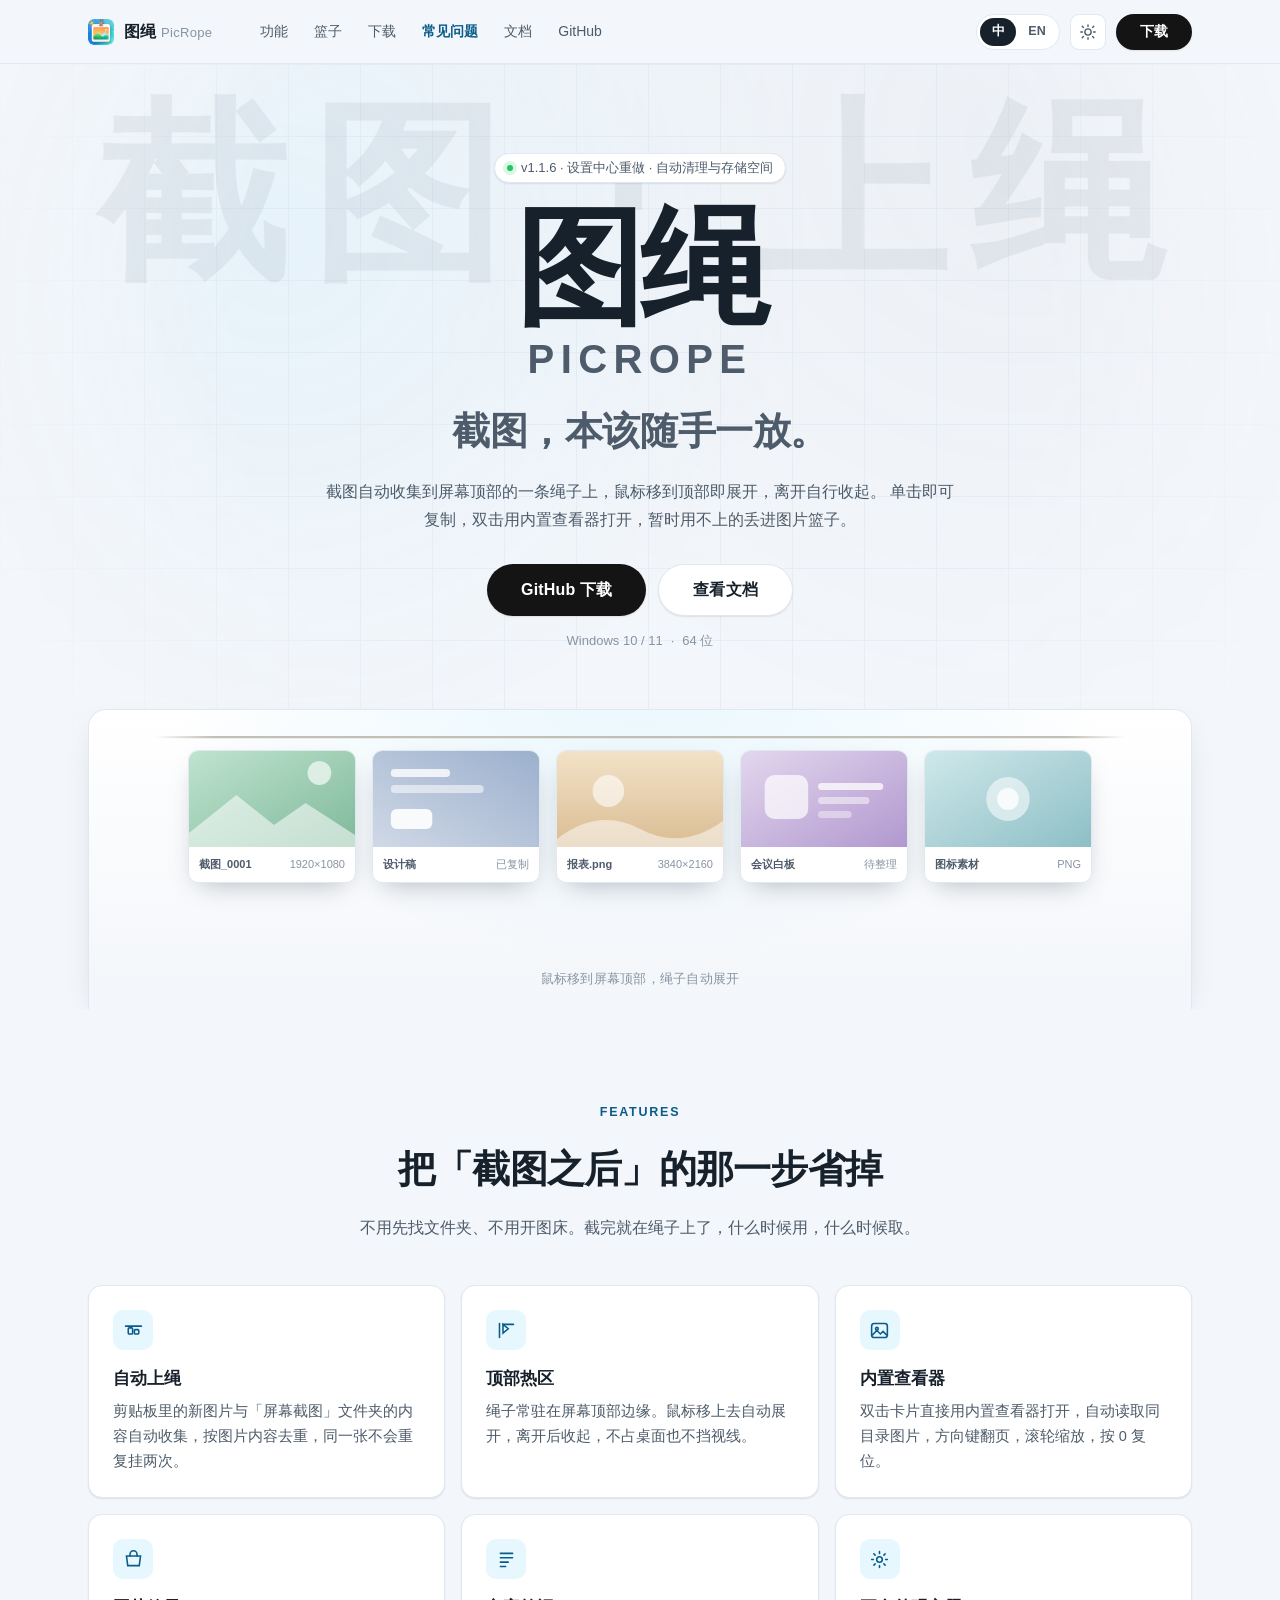
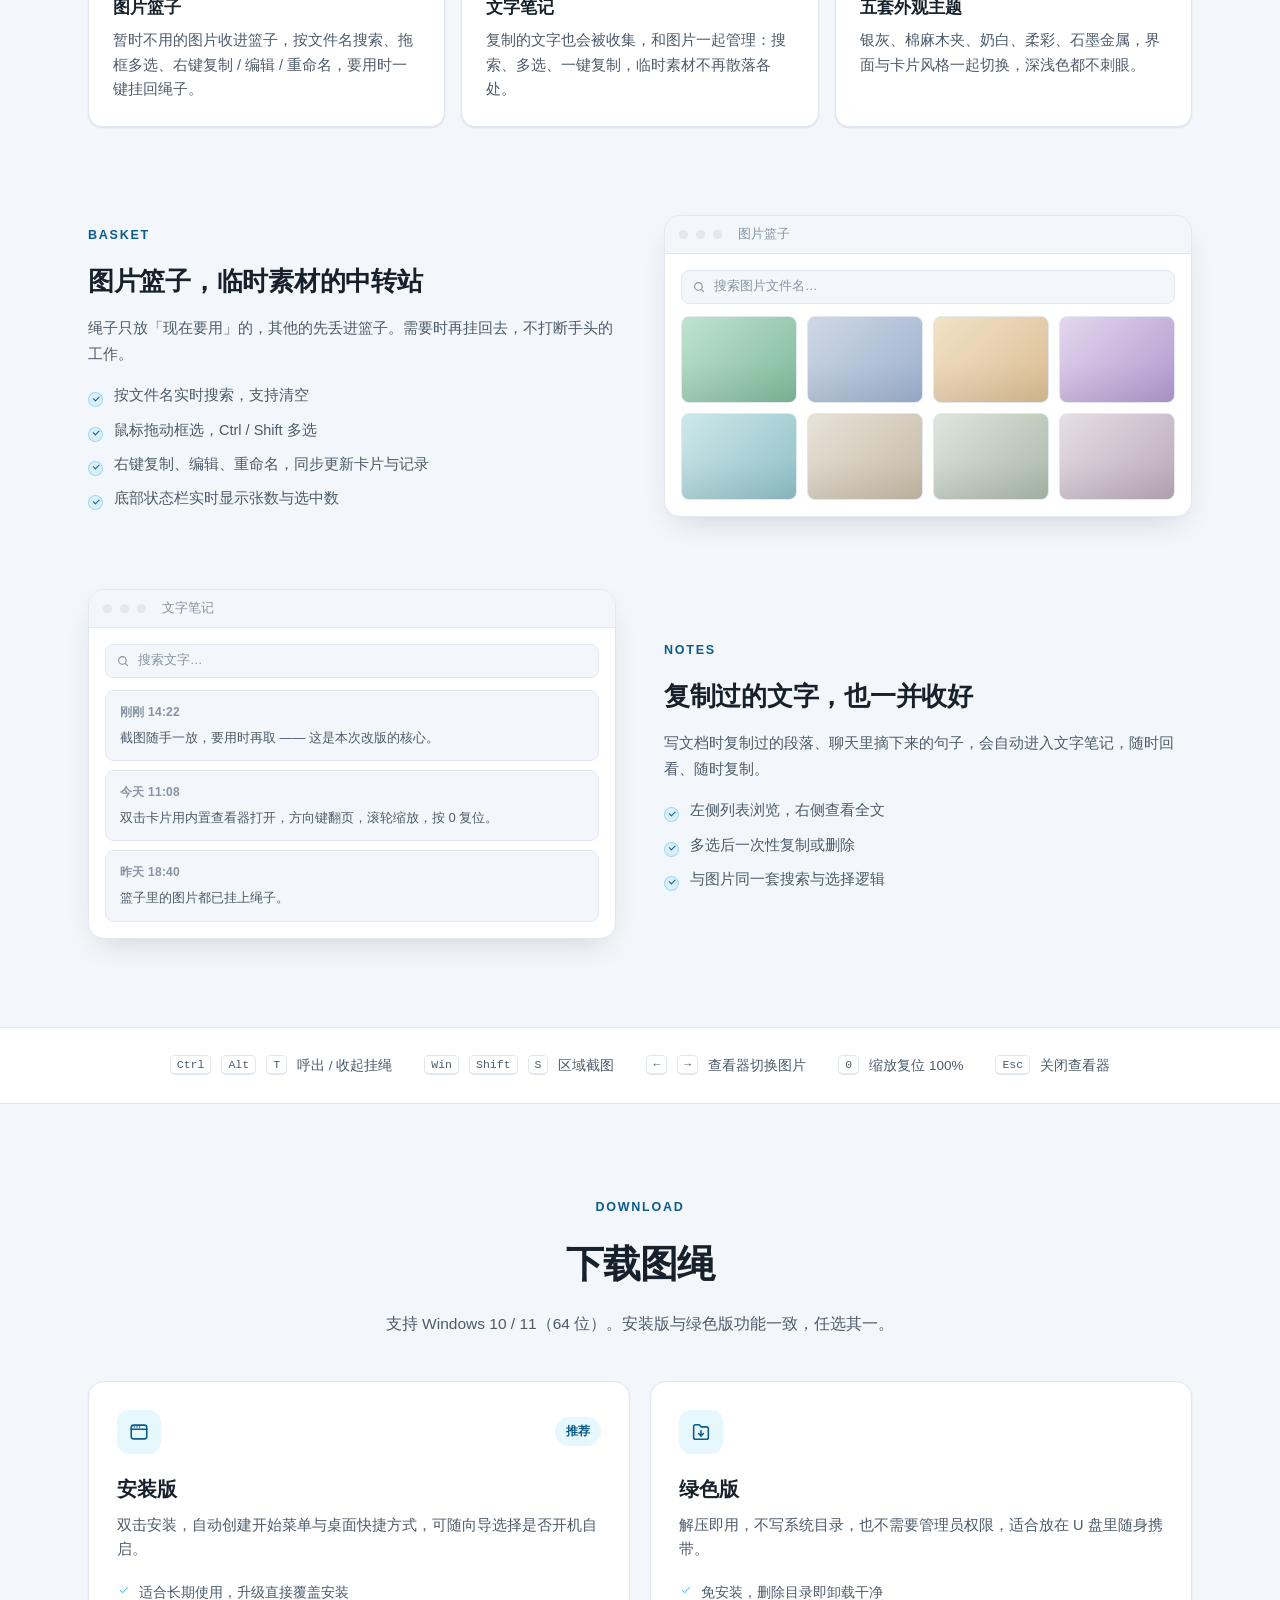
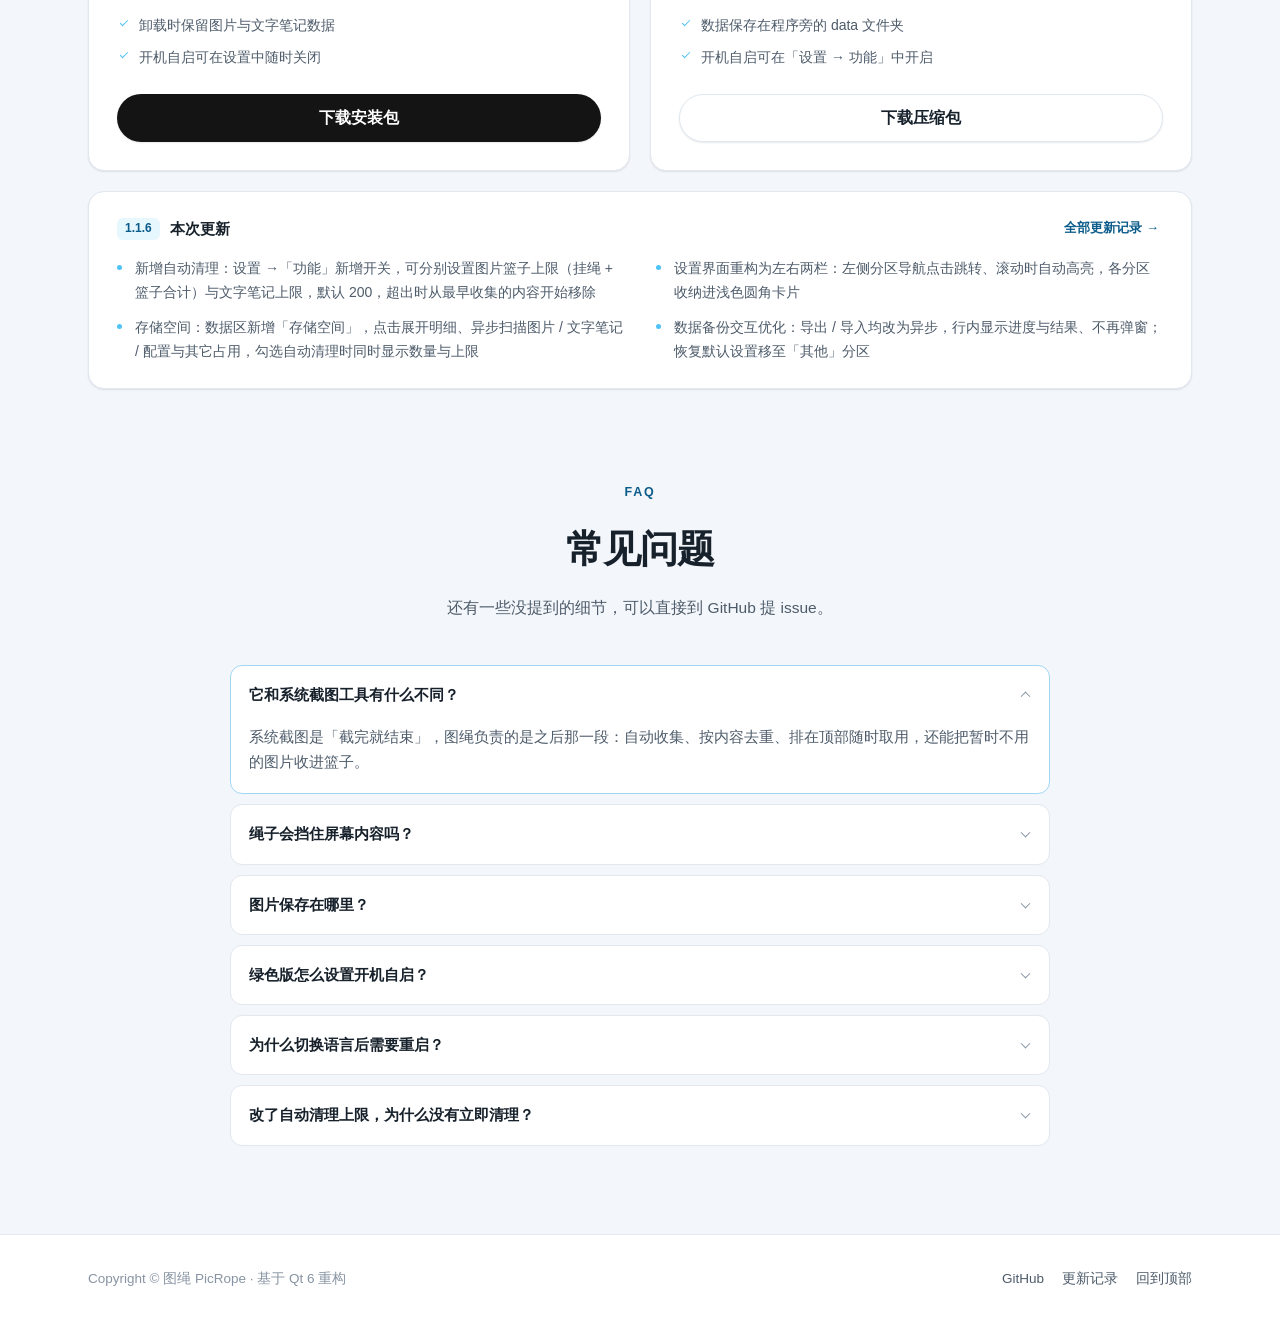
==== commit 14e0f824: "1.1.6版本更新" ====
--- a/docs/index.html
+++ b/docs/index.html
@@ -47,7 +47,7 @@
 <div class="hero">
   <div class="hero-watermark" aria-hidden="true">截图 · 上绳</div>
   <div class="container hero-inner">
-    <span class="hero-eyebrow"><i></i>自定义挂绳热键 · 数据备份</span>
+    <span class="hero-eyebrow"><i></i>v1.1.6 · 设置中心重做 · 自动清理与存储空间</span>
     <h1>图绳<span class="latin">PICROPE</span></h1>
     <p class="tagline">截图，本该随手一放。</p>
     <p class="lede">
@@ -305,18 +305,10 @@
         <a class="link-btn log-more" href="https://github.com/2058763315/qt_PicRope/releases" target="_blank" rel="noreferrer">全部更新记录 →</a>
       </div>
       <ul>
-        <li>设置界面改为左右两栏：左侧分区导航点击跳转，滚动时自动高亮，各分区收纳进卡片</li>
-        <li>新增自动清理：可分别设置图片篮子（挂绳 + 篮子合计）与文字笔记上限，默认 200</li>
-        <li>导出数据备份改为异步并显示进度，完成后行内提示，不再弹窗</li>
-        <li>恢复默认设置移至独立「其他」分区，数据区统一为左侧描述 + 右侧按钮</li>
-        <li>图片篮子右键新增复制与编辑，未挂 / 已挂通用</li>
-        <li>设置 → 数据新增导入数据备份，可从备份 zip 恢复</li>
-        <li>快捷键栏目列出全部快捷键，可修改项点击后等待输入，不可修改项悬停说明</li>
-        <li>设置新增剪贴板收集（图片 / 文字）与新图片自动上绳，和托盘菜单双向同步</li>
-        <li>新增卡片尺寸（小 / 中 / 大）、挂绳不透明度（20% ~ 100%）、收起延迟</li>
-        <li>新增「快捷键」栏目，呼出 / 收起挂绳的热键可自定义，默认 Ctrl+Alt+T</li>
-        <li>新增数据备份（把 data 目录打包成 zip）、打开数据目录与恢复默认设置</li>
-        <li>设置界面支持上下滚动，窗口高度不再为内容让路</li>
+        <li>新增自动清理：设置 →「功能」新增开关，可分别设置图片篮子上限（挂绳 + 篮子合计）与文字笔记上限，默认 200，超出时从最早收集的内容开始移除</li>
+        <li>设置界面重构为左右两栏：左侧分区导航点击跳转、滚动时自动高亮，各分区收纳进浅色圆角卡片</li>
+        <li>存储空间：数据区新增「存储空间」，点击展开明细、异步扫描图片 / 文字笔记 / 配置与其它占用，勾选自动清理时同时显示数量与上限</li>
+        <li>数据备份交互优化：导出 / 导入均改为异步，行内显示进度与结果、不再弹窗；恢复默认设置移至「其他」分区</li>
       </ul>
     </div>
   </div>
@@ -374,6 +366,6 @@
 </footer>
 
 <script src="site.js?v=1.1.6d"></script>
-<script src="i18n.js?v=1.1.6d"></script>
+<script src="i18n.js?v=1.1.6h"></script>
 </body>
 </html>
